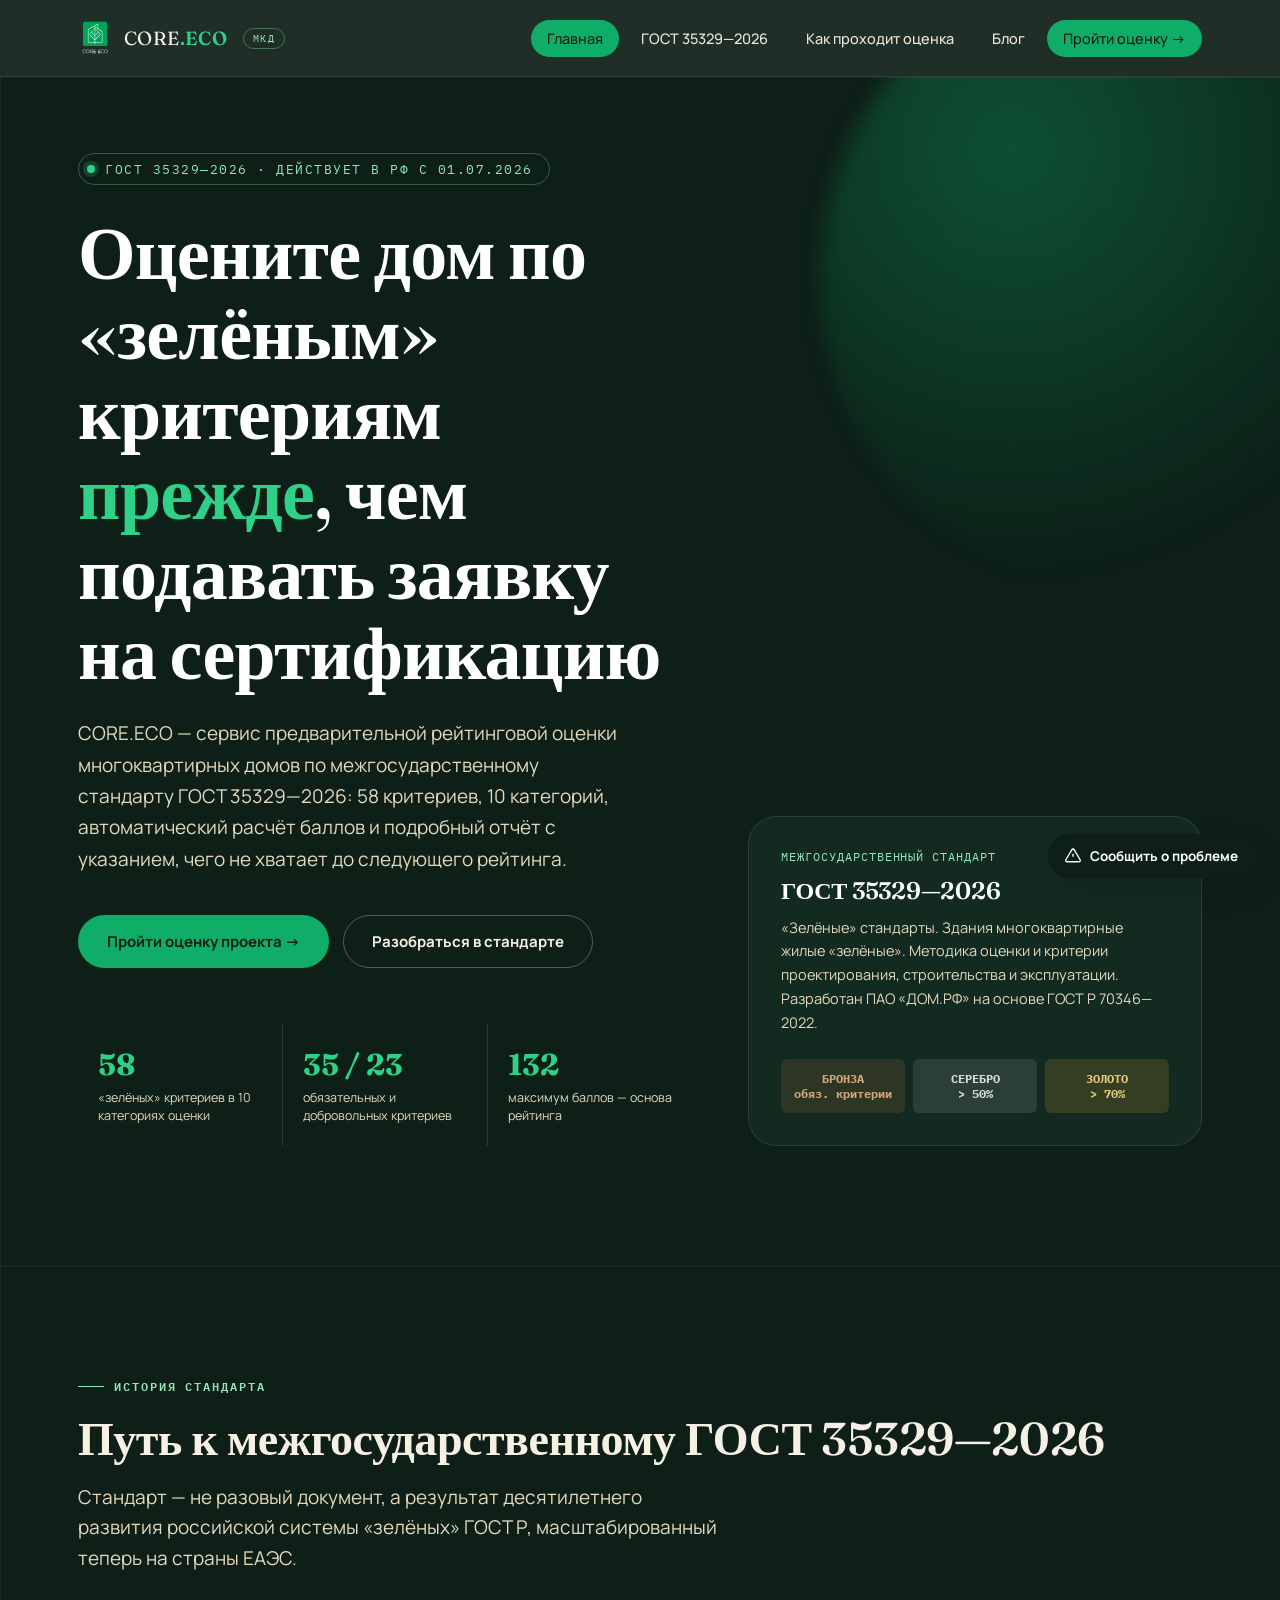
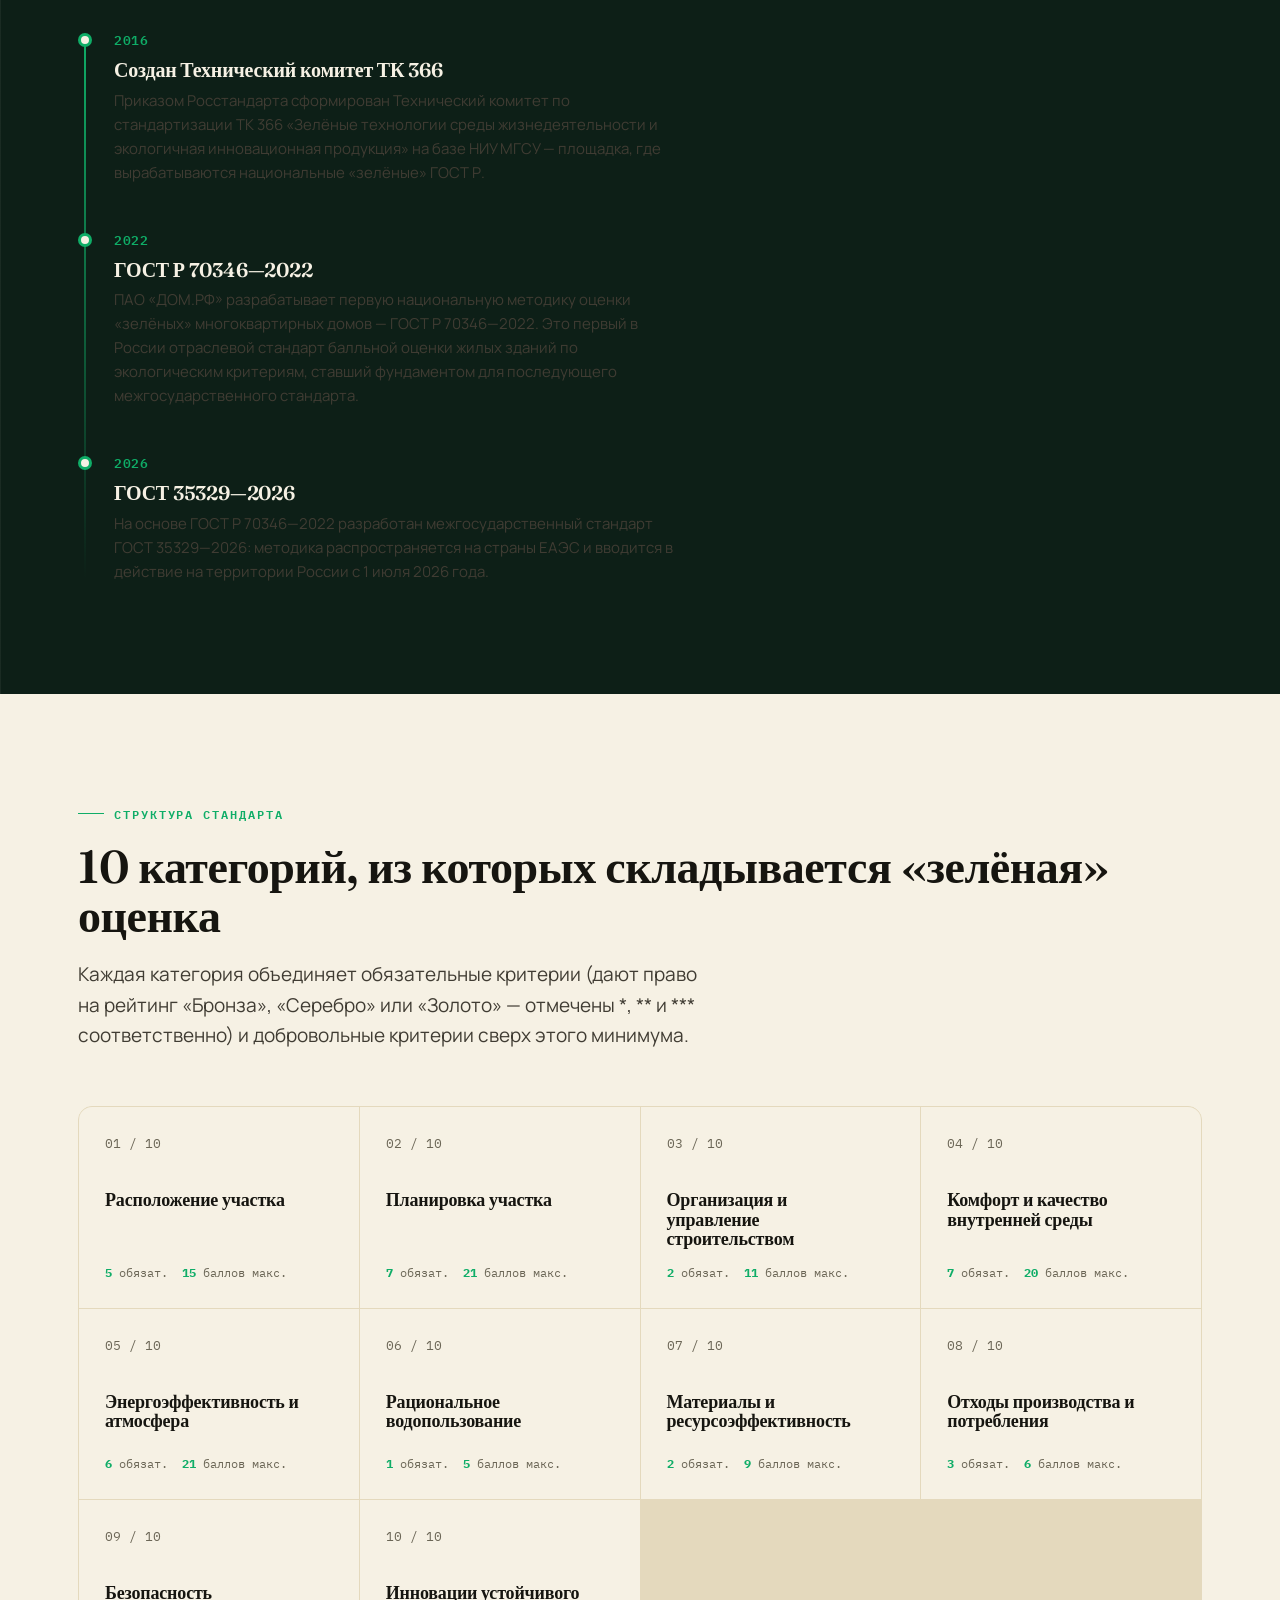
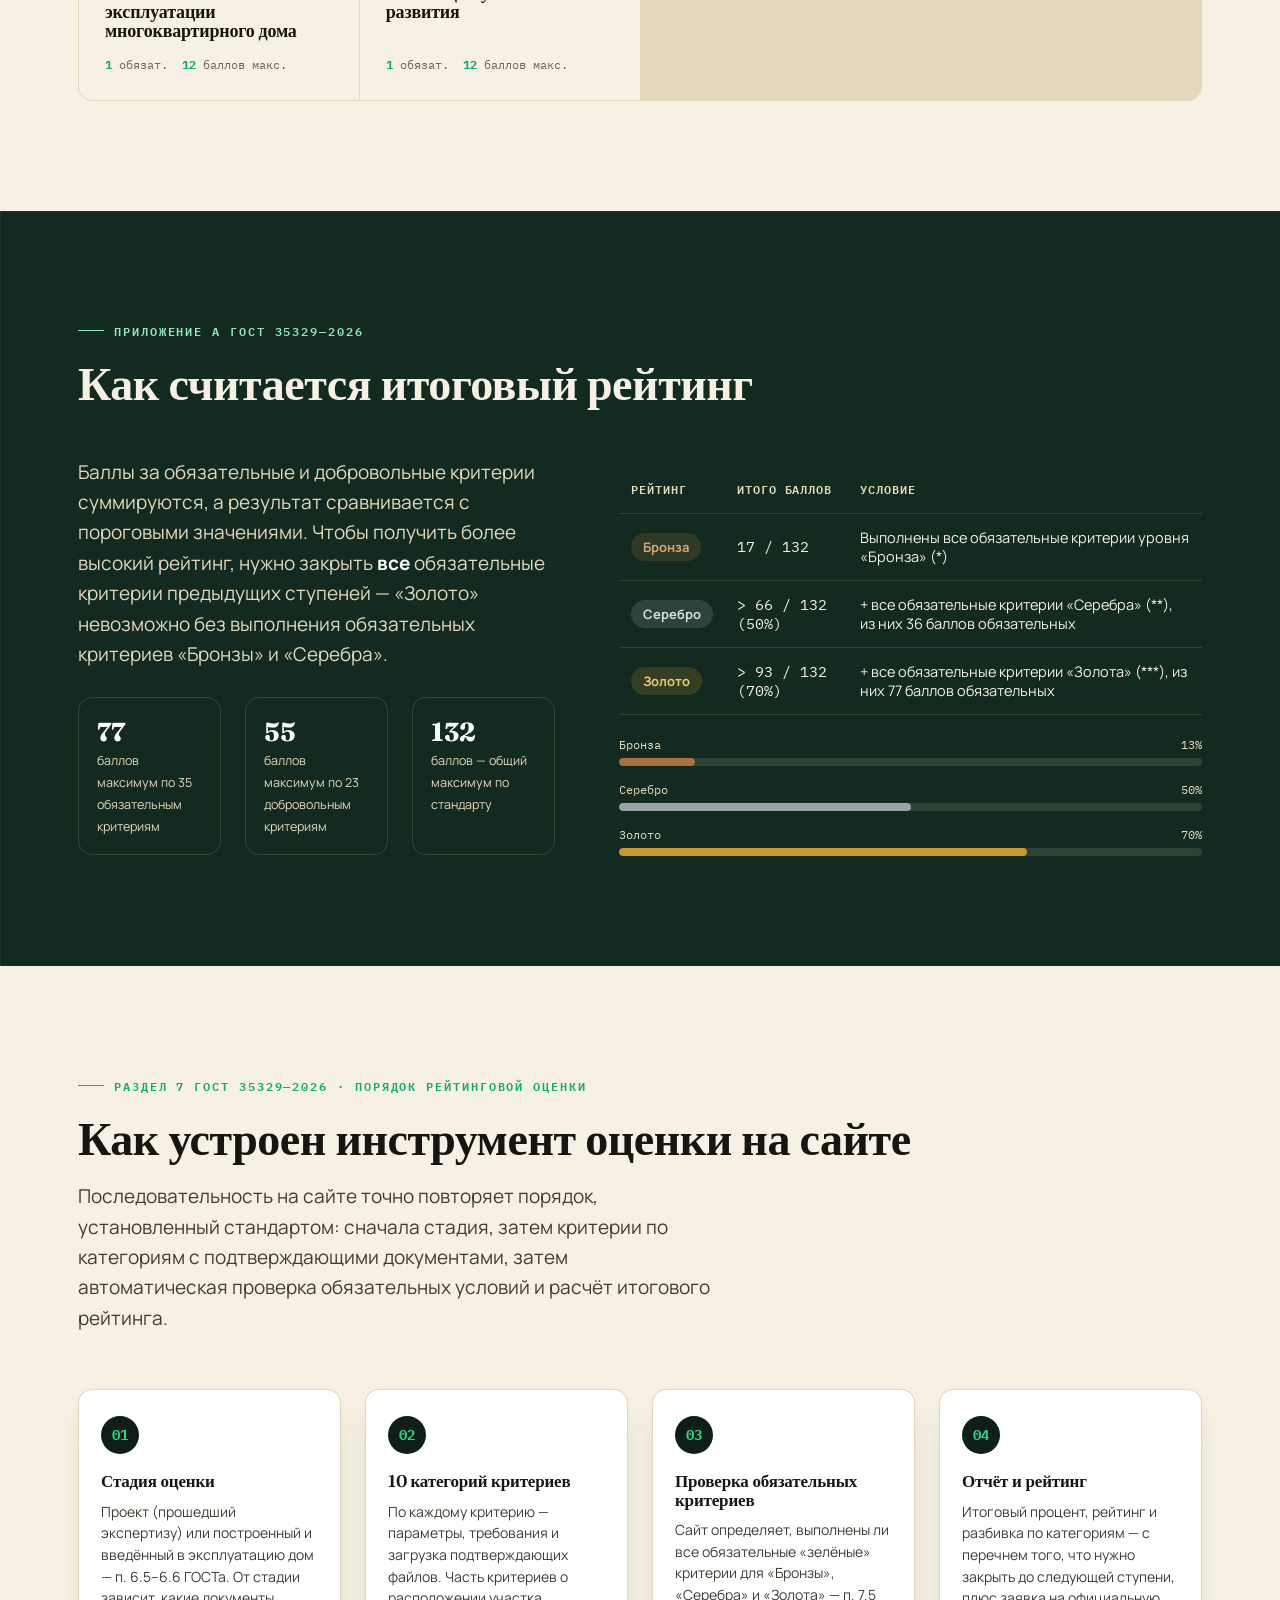
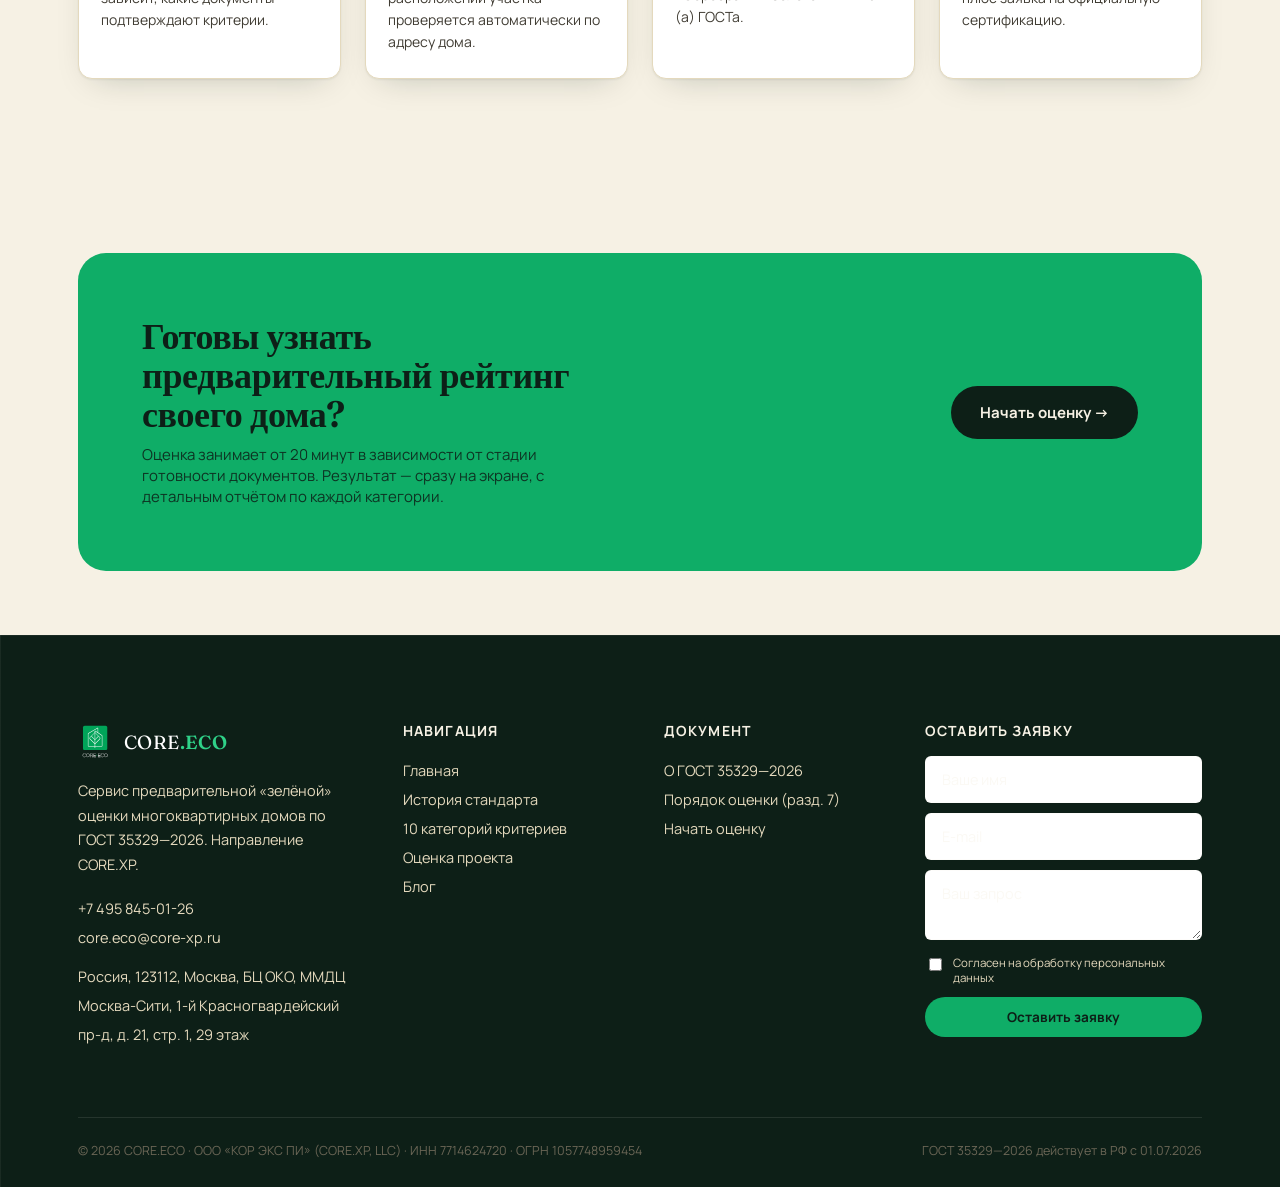
==== index.html @ d4b6c906 "Initial commit: CORE.ECO МКД — онлайн-оценка по ГОСТ 35329-2026 Сайт для предварительной оценки мног" ====
<!doctype html>
<html lang="ru">
<head>
<meta charset="UTF-8">
<meta name="viewport" content="width=device-width, initial-scale=1">
<title>CORE.ECO · МКД — «зелёная» сертификация домов по ГОСТ 35329—2026</title>
<meta name="description" content="Цифровой инструмент предварительной оценки многоквартирных домов по 58 «зелёным» критериям ГОСТ 35329—2026: от выбора стадии до отчёта с рейтингом Бронза / Серебро / Золото.">
<link rel="icon" href="assets/img/mark.svg" type="image/svg+xml">
<link rel="stylesheet" href="assets/css/style.css">
</head>
<body>

<header class="site-header">
  <div class="wrap">
    <a href="index.html" class="brand">
      <img src="assets/img/mark.svg" class="mark" alt="CORE.ECO">
      <span class="word">CORE<b>.ECO</b></span>
      <span class="tag">МКД</span>
    </a>
    <nav class="nav-links" id="navLinks">
      <a href="index.html" class="current">Главная</a>
      <a href="index.html#standard">ГОСТ 35329—2026</a>
      <a href="index.html#process">Как проходит оценка</a>
      <a href="blog/index.html">Блог</a>
      <a href="assessment.html" class="nav-cta">Пройти оценку →</a>
    </nav>
    <button class="nav-toggle" id="navToggle" aria-label="Меню">
      <svg width="22" height="22" viewBox="0 0 24 24" fill="none"><path d="M3 6h18M3 12h18M3 18h18" stroke="currentColor" stroke-width="2" stroke-linecap="round"/></svg>
    </button>
  </div>
</header>

<!-- ============================= HERO ============================= -->
<section class="hero blueprint-bg on-dark">
  <div class="wrap">
    <div class="hero-grid">
      <div>
        <div class="hero-kicker"><span class="dot"></span>ГОСТ 35329—2026 · действует в РФ с 01.07.2026</div>
        <h1 class="reveal">Оцените дом по «зелёным» критериям <em>прежде</em>, чем подавать заявку на сертификацию</h1>
        <p class="hero-sub reveal reveal-delay-1">CORE.ECO — сервис предварительной рейтинговой оценки многоквартирных домов по межгосударственному стандарту ГОСТ 35329—2026: 58 критериев, 10 категорий, автоматический расчёт баллов и подробный отчёт с указанием, чего не хватает до следующего рейтинга.</p>
        <div class="hero-actions reveal reveal-delay-2">
          <a href="assessment.html" class="btn btn-primary">Пройти оценку проекта →</a>
          <a href="#standard" class="btn btn-ghost">Разобраться в стандарте</a>
        </div>
        <div class="hero-stats reveal reveal-delay-3">
          <div><b>58</b><span>«зелёных» критериев в 10 категориях оценки</span></div>
          <div><b>35 / 23</b><span>обязательных и добровольных критериев</span></div>
          <div><b>132</b><span>максимум баллов — основа рейтинга</span></div>
        </div>
      </div>
      <div class="hero-card reveal reveal-delay-2">
        <div class="doc-id">МЕЖГОСУДАРСТВЕННЫЙ СТАНДАРТ</div>
        <h3>ГОСТ 35329—2026</h3>
        <p>«Зелёные» стандарты. Здания многоквартирные жилые «зелёные». Методика оценки и критерии проектирования, строительства и эксплуатации. Разработан ПАО «ДОМ.РФ» на основе ГОСТ Р 70346—2022.</p>
        <div class="tier-row">
          <div class="tier-chip bronze">БРОНЗА<br>обяз. критерии</div>
          <div class="tier-chip silver">СЕРЕБРО<br>&gt; 50%</div>
          <div class="tier-chip gold">ЗОЛОТО<br>&gt; 70%</div>
        </div>
      </div>
    </div>
  </div>
</section>

<!-- ============================= ИСТОРИЯ СТАНДАРТА ============================= -->
<section class="section section-dark blueprint-bg on-dark" id="standard">
  <div class="wrap">
    <div class="eyebrow reveal">История стандарта</div>
    <h2 class="h-lg reveal">Путь к межгосударственному ГОСТ 35329—2026</h2>
    <p class="lede reveal reveal-delay-1" style="margin-top:18px;">Стандарт — не разовый документ, а результат десятилетнего развития российской системы «зелёных» ГОСТ Р, масштабированный теперь на страны ЕАЭС.</p>

    <div class="timeline" style="margin-top:56px;max-width:760px;">
      <div class="tl-item reveal">
        <div class="tl-year">2016</div>
        <h4>Создан Технический комитет ТК 366</h4>
        <p>Приказом Росстандарта сформирован Технический комитет по стандартизации ТК 366 «Зелёные технологии среды жизнедеятельности и экологичная инновационная продукция» на базе НИУ МГСУ — площадка, где вырабатываются национальные «зелёные» ГОСТ Р.</p>
      </div>
      <div class="tl-item reveal reveal-delay-1">
        <div class="tl-year">2022</div>
        <h4>ГОСТ Р 70346—2022</h4>
        <p>ПАО «ДОМ.РФ» разрабатывает первую национальную методику оценки «зелёных» многоквартирных домов — ГОСТ Р 70346—2022. Это первый в России отраслевой стандарт балльной оценки жилых зданий по экологическим критериям, ставший фундаментом для последующего межгосударственного стандарта.</p>
      </div>
      <div class="tl-item reveal reveal-delay-2">
        <div class="tl-year">2026</div>
        <h4>ГОСТ 35329—2026</h4>
        <p>На основе ГОСТ Р 70346—2022 разработан межгосударственный стандарт ГОСТ 35329—2026: методика распространяется на страны ЕАЭС и вводится в действие на территории России с 1 июля 2026 года.</p>
      </div>
    </div>
  </div>
</section>

<!-- ============================= 10 КАТЕГОРИЙ ============================= -->
<section class="section" id="categories">
  <div class="wrap">
    <div class="eyebrow reveal">Структура стандарта</div>
    <h2 class="h-lg reveal">10 категорий, из которых складывается «зелёная» оценка</h2>
    <p class="lede reveal reveal-delay-1" style="margin-top:18px;">Каждая категория объединяет обязательные критерии (дают право на рейтинг «Бронза», «Серебро» или «Золото» — отмечены *, ** и *** соответственно) и добровольные критерии сверх этого минимума.</p>

    <div class="cat-grid reveal reveal-delay-2" id="catGrid"><!-- заполняется/подтверждается js/categories.js --></div>
  </div>
</section>

<!-- ============================= МЕТОДИКА БАЛЛОВ ============================= -->
<section class="section section-forest blueprint-bg on-dark">
  <div class="wrap">
    <div class="eyebrow">Приложение А ГОСТ 35329—2026</div>
    <h2 class="h-lg reveal">Как считается итоговый рейтинг</h2>

    <div class="methodology" style="margin-top:48px;">
      <div class="reveal">
        <p class="lede">Баллы за обязательные и добровольные критерии суммируются, а результат сравнивается с пороговыми значениями. Чтобы получить более высокий рейтинг, нужно закрыть <b style="color:#fff">все</b> обязательные критерии предыдущих ступеней — «Золото» невозможно без выполнения обязательных критериев «Бронзы» и «Серебра».</p>
        <div class="split-stat">
          <div><b>77</b><span>баллов максимум по 35 обязательным критериям</span></div>
          <div><b>55</b><span>баллов максимум по 23 добровольным критериям</span></div>
          <div><b>132</b><span>баллов — общий максимум по стандарту</span></div>
        </div>
      </div>
      <div class="reveal reveal-delay-1">
        <table class="rating-table">
          <thead><tr><th>Рейтинг</th><th>Итого баллов</th><th>Условие</th></tr></thead>
          <tbody>
            <tr>
              <td><span class="rating-pill bronze">Бронза</span></td>
              <td style="font-family:var(--font-mono)">17 / 132</td>
              <td>Выполнены все обязательные критерии уровня «Бронза» (*)</td>
            </tr>
            <tr>
              <td><span class="rating-pill silver">Серебро</span></td>
              <td style="font-family:var(--font-mono)">&gt; 66 / 132 (50%)</td>
              <td>+ все обязательные критерии «Серебра» (**), из них 36 баллов обязательных</td>
            </tr>
            <tr>
              <td><span class="rating-pill gold">Золото</span></td>
              <td style="font-family:var(--font-mono)">&gt; 93 / 132 (70%)</td>
              <td>+ все обязательные критерии «Золота» (***), из них 77 баллов обязательных</td>
            </tr>
          </tbody>
        </table>
        <div style="margin-top:22px;">
          <div style="display:flex;justify-content:space-between;font-size:12px;font-family:var(--font-mono);color:var(--paper-300);margin-bottom:6px;"><span>Бронза</span><span>13%</span></div>
          <div class="bar-track"><div class="bar-fill" style="width:13%;background:var(--bronze-500)"></div></div>
        </div>
        <div style="margin-top:16px;">
          <div style="display:flex;justify-content:space-between;font-size:12px;font-family:var(--font-mono);color:var(--paper-300);margin-bottom:6px;"><span>Серебро</span><span>50%</span></div>
          <div class="bar-track"><div class="bar-fill" style="width:50%;background:var(--silver-500)"></div></div>
        </div>
        <div style="margin-top:16px;">
          <div style="display:flex;justify-content:space-between;font-size:12px;font-family:var(--font-mono);color:var(--paper-300);margin-bottom:6px;"><span>Золото</span><span>70%</span></div>
          <div class="bar-track"><div class="bar-fill" style="width:70%;background:var(--gold-500)"></div></div>
        </div>
      </div>
    </div>
  </div>
</section>

<!-- ============================= КАК ПРОХОДИТ ОЦЕНКА ============================= -->
<section class="section" id="process">
  <div class="wrap">
    <div class="eyebrow reveal">Раздел 7 ГОСТ 35329—2026 · порядок рейтинговой оценки</div>
    <h2 class="h-lg reveal">Как устроен инструмент оценки на сайте</h2>
    <p class="lede reveal reveal-delay-1" style="margin-top:18px;">Последовательность на сайте точно повторяет порядок, установленный стандартом: сначала стадия, затем критерии по категориям с подтверждающими документами, затем автоматическая проверка обязательных условий и расчёт итогового рейтинга.</p>

    <div class="process-steps">
      <div class="process-step reveal">
        <div class="pnum">01</div>
        <h4>Стадия оценки</h4>
        <p>Проект (прошедший экспертизу) или построенный и введённый в эксплуатацию дом — п. 6.5–6.6 ГОСТа. От стадии зависит, какие документы подтверждают критерии.</p>
      </div>
      <div class="process-step reveal reveal-delay-1">
        <div class="pnum">02</div>
        <h4>10 категорий критериев</h4>
        <p>По каждому критерию — параметры, требования и загрузка подтверждающих файлов. Часть критериев о расположении участка проверяется автоматически по адресу дома.</p>
      </div>
      <div class="process-step reveal reveal-delay-2">
        <div class="pnum">03</div>
        <h4>Проверка обязательных критериев</h4>
        <p>Сайт определяет, выполнены ли все обязательные «зелёные» критерии для «Бронзы», «Серебра» и «Золота» — п. 7.5 (а) ГОСТа.</p>
      </div>
      <div class="process-step reveal reveal-delay-3">
        <div class="pnum">04</div>
        <h4>Отчёт и рейтинг</h4>
        <p>Итоговый процент, рейтинг и разбивка по категориям — с перечнем того, что нужно закрыть до следующей ступени, плюс заявка на официальную сертификацию.</p>
      </div>
    </div>
  </div>
</section>

<!-- ============================= CTA ============================= -->
<section class="section-tight">
  <div class="wrap">
    <div class="cta-band reveal">
      <div>
        <h3>Готовы узнать предварительный рейтинг своего дома?</h3>
        <p>Оценка занимает от 20 минут в зависимости от стадии готовности документов. Результат — сразу на экране, с детальным отчётом по каждой категории.</p>
      </div>
      <a href="assessment.html" class="btn btn-dark">Начать оценку →</a>
    </div>
  </div>
</section>

<div id="footer-placeholder"></div>

<script src="assets/js/main.js"></script>
<script src="assets/js/categories-data.js"></script>
<script src="assets/js/render-categories.js"></script>
<script src="assets/js/footer.js"></script>
<script src="assets/js/feedback.js"></script>
</body>
</html>
---- assets/css/style.css ----
/* =========================================================================
   CORE.ECO · МКД — дизайн-система
   Направление: «технический сертификат встречает природный журнал».
   Тёмно-зелёный + тёплая бумага, серийный дисплейный шрифт, чертёжная сетка,
   нумерация категорий как на бланке стандарта, монотип для баллов/кодов.
   ========================================================================= */

@import url('https://fonts.googleapis.com/css2?family=Fraunces:ital,opsz,wght@0,9..144,400;0,9..144,500;0,9..144,600;0,9..144,700;1,9..144,500&family=Manrope:wght@400;500;600;700;800&family=IBM+Plex+Mono:wght@400;500;600&display=swap');

:root{
  /* --- палитра --- */
  --forest-950:#0d1f17;
  --forest-900:#122a20;
  --forest-800:#16352a;
  --forest-700:#1e4636;
  --forest-600:#28593f;
  --signal-500:#0fad67;
  --signal-400:#2fd188;
  --signal-300:#8fe9bc;
  --paper-100:#f6f1e4;
  --paper-200:#efe7d3;
  --paper-300:#e4d9bd;
  --ink-900:#161510;
  --ink-700:#403c33;
  --ink-500:#6b6656;
  --gold-500:#c9992f;
  --gold-300:#e8c877;
  --silver-500:#9aa3a6;
  --silver-300:#d7dcde;
  --bronze-500:#a8703f;
  --bronze-300:#d3a879;
  --red-500:#c0503a;

  --font-display:'Fraunces', 'Iowan Old Style', serif;
  --font-body:'Manrope', -apple-system, sans-serif;
  --font-mono:'IBM Plex Mono', ui-monospace, monospace;

  --container:1180px;
  --radius-sm:6px;
  --radius-md:14px;
  --radius-lg:28px;
  --shadow-card:0 1px 2px rgba(13,31,23,.06), 0 12px 32px -16px rgba(13,31,23,.25);
  --shadow-deep:0 24px 64px -24px rgba(13,31,23,.55);
}

*,*::before,*::after{box-sizing:border-box;}
html{scroll-behavior:smooth;}
body{
  margin:0;
  font-family:var(--font-body);
  color:var(--ink-900);
  background:var(--paper-100);
  -webkit-font-smoothing:antialiased;
  overflow-x:hidden;
}
img{max-width:100%;display:block;}
a{color:inherit;text-decoration:none;}
ul{list-style:none;margin:0;padding:0;}
button{font-family:inherit;cursor:pointer;}
h1,h2,h3,h4{font-family:var(--font-display);margin:0;line-height:1.08;font-weight:600;letter-spacing:-.01em;}
p{margin:0;}

.wrap{max-width:var(--container);margin:0 auto;padding:0 28px;}

/* --- чертёжная сетка-фон (мотив «стандарт/чертёж») --- */
.blueprint-bg{
  position:relative;
  background-image:
    linear-gradient(rgba(22,53,42,.05) 1px, transparent 1px),
    linear-gradient(90deg, rgba(22,53,42,.05) 1px, transparent 1px);
  background-size:40px 40px;
}
.blueprint-bg.on-dark{
  background-image:
    linear-gradient(rgba(246,241,228,.06) 1px, transparent 1px),
    linear-gradient(90deg, rgba(246,241,228,.06) 1px, transparent 1px);
}

.corner-frame{position:relative;}
.corner-frame::before,.corner-frame::after,
.corner-frame span::before,.corner-frame span::after{
  content:'';position:absolute;width:14px;height:14px;
  border-color:currentColor;border-style:solid;opacity:.55;
}
.corner-frame::before{top:0;left:0;border-width:2px 0 0 2px;}
.corner-frame::after{top:0;right:0;border-width:2px 2px 0 0;}
.corner-frame span::before{bottom:0;left:0;border-width:0 0 2px 2px;}
.corner-frame span::after{bottom:0;right:0;border-width:0 2px 2px 0;}

/* --- topbar / nav --- */
.site-header{
  position:sticky;top:0;z-index:100;
  background:rgba(13,31,23,.92);
  backdrop-filter:blur(10px);
  border-bottom:1px solid rgba(246,241,228,.08);
}
.site-header .wrap{display:flex;align-items:center;justify-content:space-between;height:76px;}
.brand{display:flex;align-items:center;gap:12px;}
.brand img.mark{width:34px;height:34px;}
.brand .word{color:var(--paper-100);font-family:var(--font-display);font-size:19px;letter-spacing:.02em;}
.brand .word b{color:var(--signal-400);font-weight:600;}
.brand .tag{
  font-family:var(--font-mono);font-size:10px;letter-spacing:.14em;
  color:var(--signal-300);text-transform:uppercase;
  border:1px solid rgba(143,233,188,.35);border-radius:100px;
  padding:3px 9px;margin-left:4px;
}
.nav-links{display:flex;align-items:center;gap:6px;}
.nav-links a{
  color:var(--paper-200);font-size:14.5px;font-weight:500;
  padding:9px 16px;border-radius:100px;transition:.2s;
  white-space:nowrap;
}
.nav-links a:hover{background:rgba(246,241,228,.08);color:#fff;}
.nav-links a.current{background:var(--signal-500);color:#0d1f17;}
.nav-cta{
  display:inline-flex;align-items:center;gap:8px;
  background:var(--signal-500);color:var(--forest-950)!important;
  font-weight:700;padding:10px 20px;border-radius:100px;font-size:14px;
  transition:transform .2s, background .2s;
}
.nav-cta:hover{background:var(--signal-400);transform:translateY(-1px);}
.nav-toggle{display:none;}

@media (max-width:900px){
  .nav-links{
    position:fixed;inset:76px 0 0 0;background:var(--forest-950);
    flex-direction:column;align-items:stretch;padding:20px;gap:4px;
    transform:translateX(100%);transition:transform .3s ease;
  }
  .nav-links.open{transform:translateX(0);}
  .nav-links a{padding:14px 18px;font-size:16px;}
  .nav-toggle{
    display:flex;width:40px;height:40px;border:none;background:transparent;
    color:var(--paper-100);align-items:center;justify-content:center;
  }
}

/* --- buttons --- */
.btn{
  display:inline-flex;align-items:center;justify-content:center;gap:9px;
  font-weight:700;font-size:15px;padding:15px 28px;border-radius:100px;
  border:1px solid transparent;transition:transform .18s ease, box-shadow .18s ease, background .18s;
  white-space:nowrap;
}
.btn-primary{background:var(--signal-500);color:var(--forest-950);}
.btn-primary:hover{background:var(--signal-400);transform:translateY(-2px);box-shadow:0 14px 28px -10px rgba(15,173,103,.55);}
.btn-ghost{background:transparent;color:var(--paper-100);border-color:rgba(246,241,228,.3);}
.btn-ghost:hover{border-color:var(--signal-400);color:var(--signal-300);}
.btn-dark{background:var(--forest-950);color:var(--paper-100);}
.btn-dark:hover{background:var(--forest-800);transform:translateY(-2px);}
.btn-outline-dark{background:transparent;color:var(--ink-900);border-color:var(--ink-900);}
.btn-outline-dark:hover{background:var(--ink-900);color:var(--paper-100);}
.btn[disabled]{opacity:.45;pointer-events:none;}
.btn-sm{padding:10px 18px;font-size:13.5px;}

/* --- section utils --- */
.section{padding:110px 0;}
.section-tight{padding:64px 0;}
.section-dark{background:var(--forest-950);color:var(--paper-100);}
.section-forest{background:var(--forest-900);color:var(--paper-100);}
.eyebrow{
  font-family:var(--font-mono);font-size:12px;letter-spacing:.16em;text-transform:uppercase;
  color:var(--signal-500);display:flex;align-items:center;gap:10px;margin-bottom:18px;font-weight:600;
}
.eyebrow::before{content:'';width:26px;height:1px;background:currentColor;}
.section-dark .eyebrow,.section-forest .eyebrow{color:var(--signal-300);}
.h-xl{font-size:clamp(38px,5.6vw,66px);}
.h-lg{font-size:clamp(30px,4vw,46px);}
.h-md{font-size:clamp(22px,2.6vw,30px);}
.lede{font-size:19px;line-height:1.6;color:var(--ink-700);max-width:640px;}
.section-dark .lede,.section-forest .lede{color:var(--paper-300);}

/* --- reveal animation --- */
.reveal{opacity:0;transform:translateY(28px);transition:opacity .7s cubic-bezier(.2,.7,.2,1), transform .7s cubic-bezier(.2,.7,.2,1);}
.reveal.in{opacity:1;transform:none;}
.reveal-delay-1{transition-delay:.08s;}
.reveal-delay-2{transition-delay:.16s;}
.reveal-delay-3{transition-delay:.24s;}
.reveal-delay-4{transition-delay:.32s;}

/* --- footer --- */
.site-footer{background:var(--forest-950);color:var(--paper-300);padding:88px 0 28px;}
.footer-grid{display:grid;grid-template-columns:1.3fr 1fr 1fr 1.3fr;gap:48px;}
.footer-grid h4{color:var(--paper-100);font-family:var(--font-body);font-size:14px;text-transform:uppercase;letter-spacing:.08em;margin-bottom:18px;font-weight:700;}
.footer-grid a,.footer-grid p{color:var(--paper-300);font-size:14.5px;line-height:2;}
.footer-grid a:hover{color:var(--signal-300);}
.footer-bottom{
  margin-top:64px;padding-top:24px;border-top:1px solid rgba(246,241,228,.1);
  display:flex;justify-content:space-between;flex-wrap:wrap;gap:12px;
  font-size:12.5px;color:var(--ink-500);
}
.footer-legal{font-size:12.5px;color:var(--ink-500);line-height:1.8;}
@media (max-width:860px){.footer-grid{grid-template-columns:1fr 1fr;}}

/* =========================== ГЛАВНАЯ ==================================== */

.hero{
  position:relative;background:var(--forest-950);color:var(--paper-100);
  padding:76px 0 120px;overflow:hidden;
}
.hero::after{
  content:'';position:absolute;right:-180px;top:-120px;width:640px;height:640px;
  border-radius:50%;
  background:radial-gradient(circle at 30% 30%, rgba(15,173,103,.35), transparent 68%);
  filter:blur(10px);pointer-events:none;
}
.hero-grid{display:grid;grid-template-columns:1.15fr .85fr;gap:56px;align-items:end;position:relative;}
.hero-kicker{
  display:inline-flex;align-items:center;gap:10px;font-family:var(--font-mono);
  font-size:12.5px;letter-spacing:.12em;text-transform:uppercase;color:var(--signal-300);
  border:1px solid rgba(143,233,188,.3);padding:7px 16px 7px 8px;border-radius:100px;margin-bottom:28px;
}
.hero-kicker .dot{width:8px;height:8px;border-radius:50%;background:var(--signal-400);box-shadow:0 0 0 4px rgba(47,209,136,.2);}
.hero h1{font-size:clamp(40px,6vw,74px);color:#fff;}
.hero h1 em{font-style:normal;color:var(--signal-400);}
.hero-sub{margin-top:26px;font-size:19px;line-height:1.65;color:var(--paper-300);max-width:560px;}
.hero-actions{margin-top:40px;display:flex;gap:14px;flex-wrap:wrap;}
.hero-stats{display:grid;grid-template-columns:repeat(3,1fr);gap:1px;background:rgba(246,241,228,.12);border-radius:var(--radius-md);overflow:hidden;margin-top:56px;}
.hero-stats div{background:var(--forest-950);padding:22px 20px;}
.hero-stats b{display:block;font-family:var(--font-display);font-size:30px;color:var(--signal-400);}
.hero-stats span{font-size:12.5px;color:var(--paper-300);line-height:1.4;display:block;margin-top:6px;}

.hero-card{
  background:var(--forest-900);border:1px solid rgba(246,241,228,.1);
  border-radius:var(--radius-lg);padding:32px;color:var(--paper-100);
}
.hero-card .doc-id{font-family:var(--font-mono);font-size:12px;color:var(--signal-300);letter-spacing:.08em;}
.hero-card h3{font-size:24px;margin-top:14px;color:#fff;}
.hero-card p{font-size:14.5px;color:var(--paper-300);margin-top:12px;line-height:1.65;}
.tier-row{display:flex;gap:8px;margin-top:24px;}
.tier-chip{flex:1;text-align:center;padding:12px 6px;border-radius:var(--radius-sm);font-size:12px;font-weight:700;font-family:var(--font-mono);}
.tier-chip.bronze{background:rgba(168,112,63,.18);color:var(--bronze-300);}
.tier-chip.silver{background:rgba(154,163,166,.18);color:var(--silver-300);}
.tier-chip.gold{background:rgba(201,153,47,.18);color:var(--gold-300);}

/* timeline (история стандарта) */
.timeline{position:relative;padding-left:36px;}
.timeline::before{content:'';position:absolute;left:6px;top:6px;bottom:6px;width:2px;background:linear-gradient(var(--signal-500),transparent);}
.tl-item{position:relative;padding-bottom:44px;}
.tl-item:last-child{padding-bottom:0;}
.tl-item::before{content:'';position:absolute;left:-36px;top:4px;width:14px;height:14px;border-radius:50%;background:var(--paper-100);border:3px solid var(--signal-500);}
.tl-year{font-family:var(--font-mono);font-size:13px;color:var(--signal-500);font-weight:600;letter-spacing:.05em;}
.tl-item h4{font-size:20px;margin-top:8px;}
.tl-item p{margin-top:8px;color:var(--ink-700);font-size:15px;line-height:1.6;max-width:560px;}

/* категории 10 */
.cat-grid{display:grid;grid-template-columns:repeat(auto-fill,minmax(260px,1fr));gap:1px;background:var(--paper-300);border:1px solid var(--paper-300);border-radius:var(--radius-md);overflow:hidden;margin-top:56px;}
.cat-card{background:var(--paper-100);padding:28px 26px;transition:background .2s;position:relative;min-height:190px;display:flex;flex-direction:column;}
.cat-card:hover{background:#fff;}
.cat-num{font-family:var(--font-mono);font-size:13px;color:var(--ink-500);}
.cat-card h4{font-size:18px;margin-top:38px;max-width:200px;}
.cat-card .cat-meta{margin-top:auto;padding-top:16px;display:flex;gap:14px;font-size:12px;color:var(--ink-500);font-family:var(--font-mono);}
.cat-card .cat-meta b{color:var(--signal-500);}

/* методика баллов */
.methodology{display:grid;grid-template-columns:.9fr 1.1fr;gap:64px;align-items:start;}
.rating-table{width:100%;border-collapse:collapse;margin-top:8px;}
.rating-table th,.rating-table td{padding:14px 12px;text-align:left;border-bottom:1px solid rgba(246,241,228,.12);font-size:14.5px;}
.rating-table th{font-family:var(--font-mono);font-size:11.5px;letter-spacing:.08em;text-transform:uppercase;color:var(--paper-300);font-weight:600;}
.rating-pill{display:inline-flex;align-items:center;gap:8px;padding:5px 12px;border-radius:100px;font-size:13px;font-weight:700;}
.rating-pill.gold{background:rgba(201,153,47,.18);color:var(--gold-300);}
.rating-pill.silver{background:rgba(154,163,166,.2);color:var(--silver-300);}
.rating-pill.bronze{background:rgba(168,112,63,.2);color:var(--bronze-300);}
.bar-track{height:8px;background:rgba(246,241,228,.12);border-radius:100px;overflow:hidden;width:100%;}
.bar-fill{height:100%;border-radius:100px;background:var(--signal-500);}
.split-stat{display:flex;gap:24px;margin-top:28px;}
.split-stat div{flex:1;border:1px solid rgba(246,241,228,.14);border-radius:var(--radius-md);padding:18px;}
.split-stat b{font-family:var(--font-display);font-size:26px;display:block;color:#fff;}
.split-stat span{font-size:12.5px;color:var(--paper-300);}

/* процесс оценки (3-5 шагов) */
.process-steps{display:grid;grid-template-columns:repeat(4,1fr);gap:24px;margin-top:56px;}
.process-step{background:#fff;border:1px solid var(--paper-300);border-radius:var(--radius-md);padding:26px 22px;box-shadow:var(--shadow-card);}
.process-step .pnum{
  width:38px;height:38px;border-radius:50%;background:var(--forest-950);color:var(--signal-400);
  display:flex;align-items:center;justify-content:center;font-family:var(--font-mono);font-weight:700;font-size:14px;margin-bottom:18px;
}
.process-step h4{font-size:17px;}
.process-step p{margin-top:10px;font-size:14px;color:var(--ink-700);line-height:1.55;}
.process-arrow{display:none;}
@media (max-width:980px){.process-steps{grid-template-columns:1fr 1fr;}}
@media (max-width:600px){.process-steps{grid-template-columns:1fr;}}

/* CTA band */
.cta-band{
  background:var(--signal-500);color:var(--forest-950);border-radius:var(--radius-lg);
  padding:64px;display:flex;justify-content:space-between;align-items:center;gap:32px;flex-wrap:wrap;
  position:relative;overflow:hidden;
}
.cta-band h3{font-size:clamp(26px,3.2vw,36px);max-width:520px;}
.cta-band p{margin-top:10px;font-size:15px;max-width:460px;opacity:.85;}

/* --- responsive base sections --- */
@media (max-width:980px){
  .hero-grid{grid-template-columns:1fr;}
  .methodology{grid-template-columns:1fr;}
  .footer-grid{grid-template-columns:1fr 1fr;}
}
@media (max-width:640px){
  .section{padding:72px 0;}
  .hero{padding:52px 0 80px;}
  .cta-band{padding:40px 26px;flex-direction:column;text-align:center;align-items:stretch;}
  .hero-stats{grid-template-columns:1fr;}
}

/* =========================== ОЦЕНКА (WIZARD) ============================ */

.assess-shell{background:var(--paper-100);min-height:100vh;}
.assess-header{padding:20px 0;background:var(--forest-950);}
.assess-stepper{display:flex;align-items:center;gap:0;overflow-x:auto;padding-bottom:2px;}
.assess-step{
  display:flex;align-items:center;gap:9px;padding:9px 16px;border-radius:100px;flex-shrink:0;
  color:var(--paper-300);font-size:13px;font-weight:600;white-space:nowrap;
}
.assess-step .dot{width:22px;height:22px;border-radius:50%;background:rgba(246,241,228,.12);display:flex;align-items:center;justify-content:center;font-family:var(--font-mono);font-size:11px;}
.assess-step.done{color:var(--signal-300);}
.assess-step.done .dot{background:var(--signal-500);color:var(--forest-950);}
.assess-step.active{color:#fff;background:rgba(246,241,228,.08);}
.assess-step.active .dot{background:#fff;color:var(--forest-950);}
.assess-connector{width:20px;height:1px;background:rgba(246,241,228,.18);flex-shrink:0;}

.assess-body{padding:56px 0 120px;}
.assess-layout{display:grid;grid-template-columns:1fr 320px;gap:48px;align-items:start;}
.assess-main{background:#fff;border:1px solid var(--paper-300);border-radius:var(--radius-lg);padding:48px;box-shadow:var(--shadow-card);min-height:420px;}
.assess-side{position:sticky;top:100px;display:flex;flex-direction:column;gap:20px;}

/* стадия выбора */
.stage-grid{display:grid;grid-template-columns:1fr 1fr;gap:22px;margin-top:36px;}
.stage-card{
  border:2px solid var(--paper-300);border-radius:var(--radius-md);padding:30px;cursor:pointer;
  transition:.2s;text-align:left;background:var(--paper-100);
}
.stage-card:hover{border-color:var(--signal-500);}
.stage-card.selected{border-color:var(--signal-500);background:rgba(15,173,103,.06);}
.stage-card .stage-icon{width:44px;height:44px;border-radius:12px;background:var(--forest-950);color:var(--signal-400);display:flex;align-items:center;justify-content:center;margin-bottom:18px;}
.stage-card h4{font-size:19px;}
.stage-card p{margin-top:10px;font-size:14px;color:var(--ink-700);line-height:1.55;}
.stage-card .stage-basis{margin-top:14px;font-family:var(--font-mono);font-size:11.5px;color:var(--signal-500);}

/* адрес / гео */
.geo-box{background:var(--forest-900);color:var(--paper-100);border-radius:var(--radius-md);padding:26px;margin-top:32px;}
.geo-box label{font-size:13px;color:var(--paper-300);display:block;margin-bottom:8px;}
.geo-row{display:flex;gap:10px;}
.field{
  width:100%;padding:13px 16px;border-radius:var(--radius-sm);border:1px solid rgba(246,241,228,.2);
  background:rgba(246,241,228,.06);color:#fff;font-size:14.5px;font-family:var(--font-body);
}
.field::placeholder{color:rgba(246,241,228,.4);}
.geo-status{margin-top:12px;font-size:13px;color:var(--signal-300);min-height:18px;}
.geo-status.err{color:#e79a86;}

/* категория / критерии */
.cat-header{display:flex;align-items:baseline;justify-content:space-between;gap:16px;flex-wrap:wrap;margin-bottom:8px;}
.cat-header .cat-index{font-family:var(--font-mono);color:var(--signal-500);font-size:13px;}
.cat-progress{font-family:var(--font-mono);font-size:12.5px;color:var(--ink-500);}

.criterion{border:1px solid var(--paper-300);border-radius:var(--radius-md);padding:24px 26px;margin-top:20px;}
.criterion-head{display:flex;justify-content:space-between;gap:16px;align-items:flex-start;}
.criterion-code{font-family:var(--font-mono);font-size:12.5px;color:var(--signal-500);font-weight:600;}
.criterion-title{font-size:17px;font-weight:700;margin-top:4px;font-family:var(--font-body);}
.criterion-badges{display:flex;gap:6px;flex-shrink:0;}
.badge{font-family:var(--font-mono);font-size:10.5px;font-weight:700;padding:4px 9px;border-radius:100px;letter-spacing:.02em;}
.badge.mand-bronze{background:rgba(168,112,63,.15);color:var(--bronze-500);}
.badge.mand-silver{background:rgba(154,163,166,.2);color:#6b7477;}
.badge.mand-gold{background:rgba(201,153,47,.18);color:#a67c1e;}
.badge.voluntary{background:rgba(15,173,103,.12);color:var(--signal-500);}
.badge.pts{background:var(--ink-900);color:#fff;}

.criterion-req{font-size:14px;color:var(--ink-700);line-height:1.6;margin-top:14px;white-space:pre-line;}
.criterion-verify{font-size:12.5px;color:var(--ink-500);margin-top:10px;padding-top:10px;border-top:1px dashed var(--paper-300);line-height:1.5;}
.criterion-verify b{color:var(--ink-700);}

.criterion-answer{margin-top:18px;display:flex;flex-wrap:wrap;gap:10px;}
.opt-btn{
  padding:9px 16px;border-radius:100px;border:1px solid var(--paper-300);background:#fff;
  font-size:13.5px;font-weight:600;color:var(--ink-700);transition:.15s;
}
.opt-btn:hover{border-color:var(--signal-500);}
.opt-btn.on{background:var(--signal-500);border-color:var(--signal-500);color:var(--forest-950);}
.opt-btn.off-x{background:var(--ink-900);border-color:var(--ink-900);color:#fff;}

.or-toggle{display:flex;gap:8px;margin-top:14px;}
.or-toggle button{
  flex:1;padding:9px 12px;border-radius:var(--radius-sm);border:1px solid var(--paper-300);background:var(--paper-100);
  font-size:12.5px;font-weight:600;
}
.or-toggle button.on{border-color:var(--signal-500);background:rgba(15,173,103,.08);}

.geo-check-row{display:flex;align-items:center;gap:12px;margin-top:14px;background:var(--paper-100);border-radius:var(--radius-sm);padding:12px 14px;}
.geo-check-row .result{font-size:13px;font-family:var(--font-mono);color:var(--ink-700);}
.geo-check-row .result b{color:var(--signal-500);}

.upload-zone{
  margin-top:16px;border:1.5px dashed var(--paper-300);border-radius:var(--radius-sm);
  padding:16px;display:flex;align-items:center;gap:14px;transition:.15s;background:var(--paper-100);
}
.upload-zone.drag{border-color:var(--signal-500);background:rgba(15,173,103,.06);}
.upload-zone input[type=file]{display:none;}
.upload-zone .upload-icon{width:38px;height:38px;border-radius:10px;background:#fff;border:1px solid var(--paper-300);display:flex;align-items:center;justify-content:center;flex-shrink:0;}
.upload-zone .upload-text{font-size:13px;color:var(--ink-700);}
.upload-zone .upload-text b{color:var(--signal-500);cursor:pointer;}
.file-chip{display:inline-flex;align-items:center;gap:8px;background:#fff;border:1px solid var(--paper-300);border-radius:100px;padding:6px 8px 6px 12px;font-size:12.5px;margin-top:10px;margin-right:8px;}
.file-chip button{background:none;border:none;color:var(--ink-500);width:18px;height:18px;border-radius:50%;display:flex;align-items:center;justify-content:center;}
.file-chip button:hover{background:var(--paper-300);}

.criterion.answered{border-left:3px solid var(--signal-500);}
.criterion.skipped{opacity:.6;}

.assess-nav{display:flex;justify-content:space-between;margin-top:40px;}

/* score sidebar */
.score-card{background:var(--forest-950);color:#fff;border-radius:var(--radius-lg);padding:28px;}
.score-tier{font-family:var(--font-display);font-size:15px;color:var(--paper-300);}
.score-tier b{display:block;font-size:32px;margin-top:4px;}
.score-tier b.bronze{color:var(--bronze-300);}
.score-tier b.silver{color:var(--silver-300);}
.score-tier b.gold{color:var(--gold-300);}
.score-tier b.none{color:var(--paper-300);}
.score-bar{margin-top:18px;}
.score-bar .bar-track{background:rgba(246,241,228,.14);}
.score-meta{display:flex;justify-content:space-between;margin-top:10px;font-family:var(--font-mono);font-size:12px;color:var(--paper-300);}
.score-list{margin-top:22px;display:flex;flex-direction:column;gap:10px;}
.score-list .row{display:flex;justify-content:space-between;font-size:12.5px;color:var(--paper-300);}
.score-list .row b{color:#fff;font-family:var(--font-mono);}
.side-note{background:#fff;border:1px solid var(--paper-300);border-radius:var(--radius-md);padding:20px;font-size:13px;color:var(--ink-700);line-height:1.6;}
.side-note b{color:var(--ink-900);}

/* результат */
.result-hero{text-align:center;padding:20px 0 8px;}
.result-tier-badge{
  display:inline-flex;align-items:center;gap:12px;padding:14px 30px;border-radius:100px;
  font-family:var(--font-display);font-size:26px;font-weight:600;
}
.result-tier-badge.gold{background:linear-gradient(135deg,#f3d98a,#c9992f);color:#3a2a05;}
.result-tier-badge.silver{background:linear-gradient(135deg,#e4e8e9,#9aa3a6);color:#2b3234;}
.result-tier-badge.bronze{background:linear-gradient(135deg,#d3a879,#a8703f);color:#3a230f;}
.result-tier-badge.none{background:var(--paper-300);color:var(--ink-700);}
.result-percent{font-family:var(--font-mono);font-size:15px;color:var(--ink-500);margin-top:14px;}
.result-grid{display:grid;grid-template-columns:repeat(2,1fr);gap:16px;margin-top:40px;}
.result-cat-row{border:1px solid var(--paper-300);border-radius:var(--radius-sm);padding:16px 18px;}
.result-cat-row .top{display:flex;justify-content:space-between;font-size:13.5px;font-weight:700;margin-bottom:10px;}
.result-cat-row .top span{font-family:var(--font-mono);font-weight:600;color:var(--ink-500);}
.missing-list{margin-top:36px;border-top:1px solid var(--paper-300);padding-top:24px;}
.missing-item{display:flex;justify-content:space-between;gap:12px;padding:12px 0;border-bottom:1px solid var(--paper-300);font-size:14px;}
.missing-item b{font-family:var(--font-mono);color:var(--red-500);font-size:12px;}

.lead-form{margin-top:44px;border-top:1px solid var(--paper-300);padding-top:36px;}
.form-grid{display:grid;grid-template-columns:1fr 1fr;gap:16px;margin-top:20px;}
.form-grid .full{grid-column:1/-1;}
.form-grid label{font-size:12.5px;color:var(--ink-500);display:block;margin-bottom:6px;font-weight:600;}
.form-grid input,.form-grid textarea{
  width:100%;padding:12px 14px;border-radius:var(--radius-sm);border:1px solid var(--paper-300);
  font-family:var(--font-body);font-size:14.5px;background:var(--paper-100);
}
.consent-row{display:flex;gap:10px;align-items:flex-start;margin-top:18px;font-size:12.5px;color:var(--ink-500);}
.consent-row input{margin-top:3px;}
.form-msg{margin-top:16px;font-size:13.5px;}
.form-msg.ok{color:var(--signal-500);}
.form-msg.err{color:var(--red-500);}

@media (max-width:980px){
  .assess-layout{grid-template-columns:1fr;}
  .assess-side{position:static;}
  .assess-main{padding:28px;}
  .stage-grid{grid-template-columns:1fr;}
  .result-grid{grid-template-columns:1fr;}
  .form-grid{grid-template-columns:1fr;}
}

/* =========================== БЛОГ ======================================= */

.blog-hero{padding:64px 0 20px;}
.blog-filter{display:flex;gap:10px;margin-top:28px;flex-wrap:wrap;}
.blog-filter button{
  padding:9px 18px;border-radius:100px;border:1px solid var(--paper-300);background:#fff;
  font-size:13.5px;font-weight:600;color:var(--ink-700);
}
.blog-filter button.on{background:var(--forest-950);border-color:var(--forest-950);color:#fff;}

.blog-grid{display:grid;grid-template-columns:repeat(3,1fr);gap:28px;margin-top:44px;}
.blog-card{background:#fff;border:1px solid var(--paper-300);border-radius:var(--radius-md);overflow:hidden;transition:transform .2s, box-shadow .2s;display:flex;flex-direction:column;}
.blog-card:hover{transform:translateY(-4px);box-shadow:var(--shadow-card);}
.blog-card .thumb{height:150px;background:var(--forest-900);display:flex;align-items:center;justify-content:center;position:relative;}
.blog-card .thumb .tag{
  position:absolute;top:14px;left:14px;font-family:var(--font-mono);font-size:10.5px;letter-spacing:.06em;
  text-transform:uppercase;background:rgba(246,241,228,.14);color:var(--signal-300);padding:4px 10px;border-radius:100px;
}
.blog-card .thumb svg{width:46px;height:46px;opacity:.85;}
.blog-card .body{padding:22px 22px 24px;flex:1;display:flex;flex-direction:column;}
.blog-card .meta{font-family:var(--font-mono);font-size:11.5px;color:var(--ink-500);margin-bottom:10px;}
.blog-card h3{font-size:18px;line-height:1.3;}
.blog-card p{margin-top:10px;font-size:13.5px;color:var(--ink-700);line-height:1.6;flex:1;}
.blog-card .read-more{margin-top:16px;font-size:13px;font-weight:700;color:var(--signal-500);}
@media (max-width:980px){.blog-grid{grid-template-columns:1fr 1fr;}}
@media (max-width:640px){.blog-grid{grid-template-columns:1fr;}}

/* статья */
.article-hero{padding:56px 0 0;}
.article-tag{font-family:var(--font-mono);font-size:11.5px;letter-spacing:.08em;text-transform:uppercase;color:var(--signal-500);font-weight:700;}
.article-title{font-size:clamp(30px,4.4vw,48px);margin-top:16px;max-width:820px;}
.article-meta{margin-top:20px;font-size:13.5px;color:var(--ink-500);display:flex;gap:18px;font-family:var(--font-mono);}
.article-body{max-width:720px;margin:48px auto 0;font-size:17px;line-height:1.8;color:var(--ink-700);}
.article-body h2{font-size:26px;color:var(--ink-900);margin-top:44px;margin-bottom:16px;}
.article-body h3{font-size:20px;color:var(--ink-900);margin-top:32px;margin-bottom:12px;}
.article-body p{margin-top:18px;}
.article-body ul{margin-top:18px;padding-left:22px;list-style:disc;}
.article-body li{margin-top:8px;}
.article-body blockquote{
  margin:32px 0;padding:20px 26px;background:var(--paper-200);border-left:3px solid var(--signal-500);
  font-family:var(--font-display);font-size:19px;font-style:italic;color:var(--ink-900);border-radius:0 var(--radius-sm) var(--radius-sm) 0;
}
.stat-callout{display:grid;grid-template-columns:repeat(3,1fr);gap:16px;margin:32px 0;}
.stat-callout div{background:var(--forest-950);color:#fff;border-radius:var(--radius-md);padding:20px;}
.stat-callout b{font-family:var(--font-display);font-size:26px;display:block;color:var(--signal-400);}
.stat-callout span{font-size:12px;color:var(--paper-300);}
.sources-block{max-width:720px;margin:56px auto 0;padding-top:28px;border-top:1px solid var(--paper-300);}
.sources-block h4{font-size:13px;text-transform:uppercase;letter-spacing:.08em;color:var(--ink-500);margin-bottom:14px;}
.sources-block ol{padding-left:20px;list-style:decimal;}
.sources-block li{font-size:13.5px;color:var(--ink-700);margin-top:8px;line-height:1.6;}
.sources-block a{color:var(--signal-500);text-decoration:underline;text-underline-offset:2px;}
.article-cta{max-width:720px;margin:56px auto 0;}
@media (max-width:640px){.stat-callout{grid-template-columns:1fr;}}

/* =========================== ОБРАТНАЯ СВЯЗЬ (floating) =================== */
.fb-fab{
  position:fixed;right:22px;bottom:22px;z-index:200;
  display:flex;align-items:center;gap:8px;
  background:var(--forest-950);color:#fff;border:none;border-radius:100px;
  padding:13px 20px 13px 16px;font-size:13.5px;font-weight:700;font-family:var(--font-body);
  box-shadow:0 12px 28px -10px rgba(13,31,23,.5);transition:transform .18s, background .18s;
}
.fb-fab:hover{background:var(--forest-800);transform:translateY(-2px);}
@media (max-width:640px){.fb-fab span, .fb-fab{font-size:0;padding:14px;gap:0;} .fb-fab svg{width:20px;height:20px;}}
.fb-overlay{
  position:fixed;inset:0;background:rgba(13,31,23,.55);z-index:300;
  display:none;align-items:center;justify-content:center;padding:20px;
}
.fb-overlay.open{display:flex;}
.fb-modal{background:#fff;border-radius:var(--radius-lg);padding:32px;max-width:440px;width:100%;position:relative;box-shadow:var(--shadow-deep);}
.fb-close{position:absolute;top:16px;right:16px;width:32px;height:32px;border-radius:50%;border:none;background:var(--paper-200);font-size:18px;color:var(--ink-700);display:flex;align-items:center;justify-content:center;}
.fb-close:hover{background:var(--paper-300);}
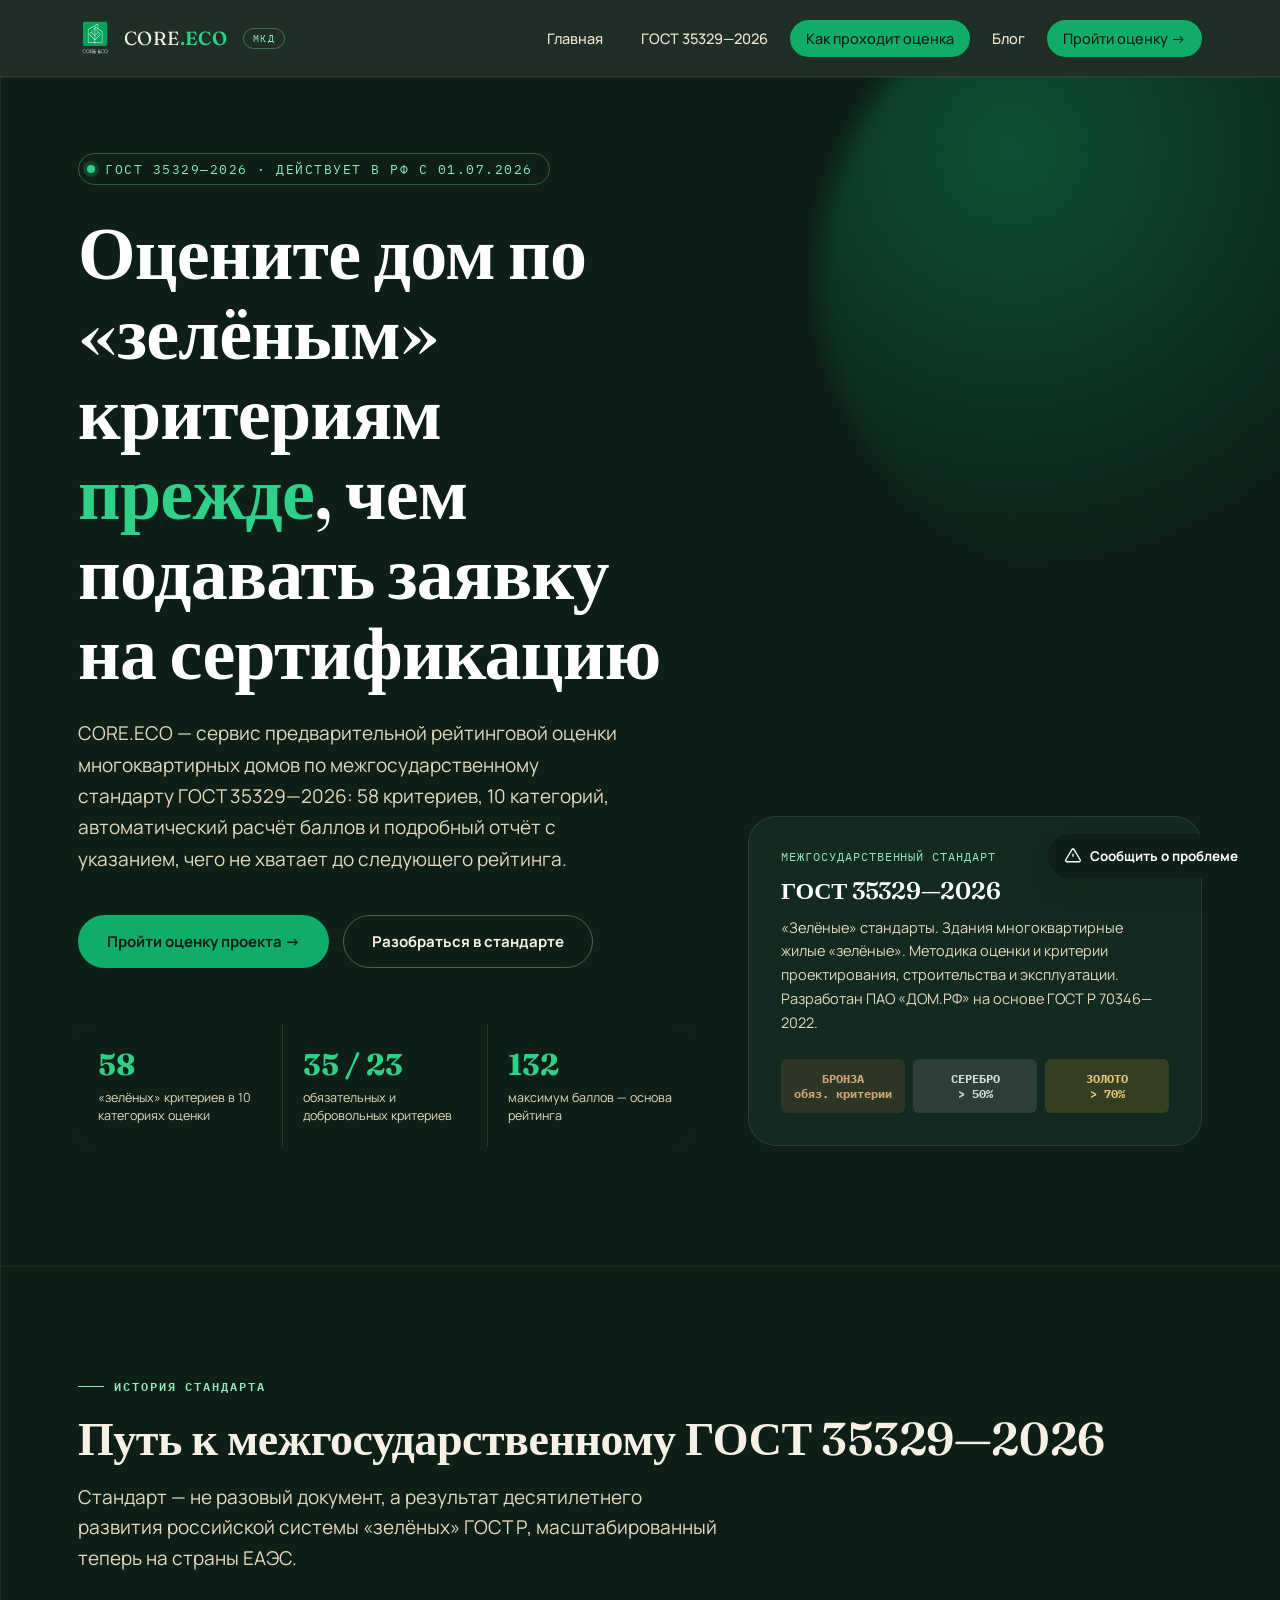
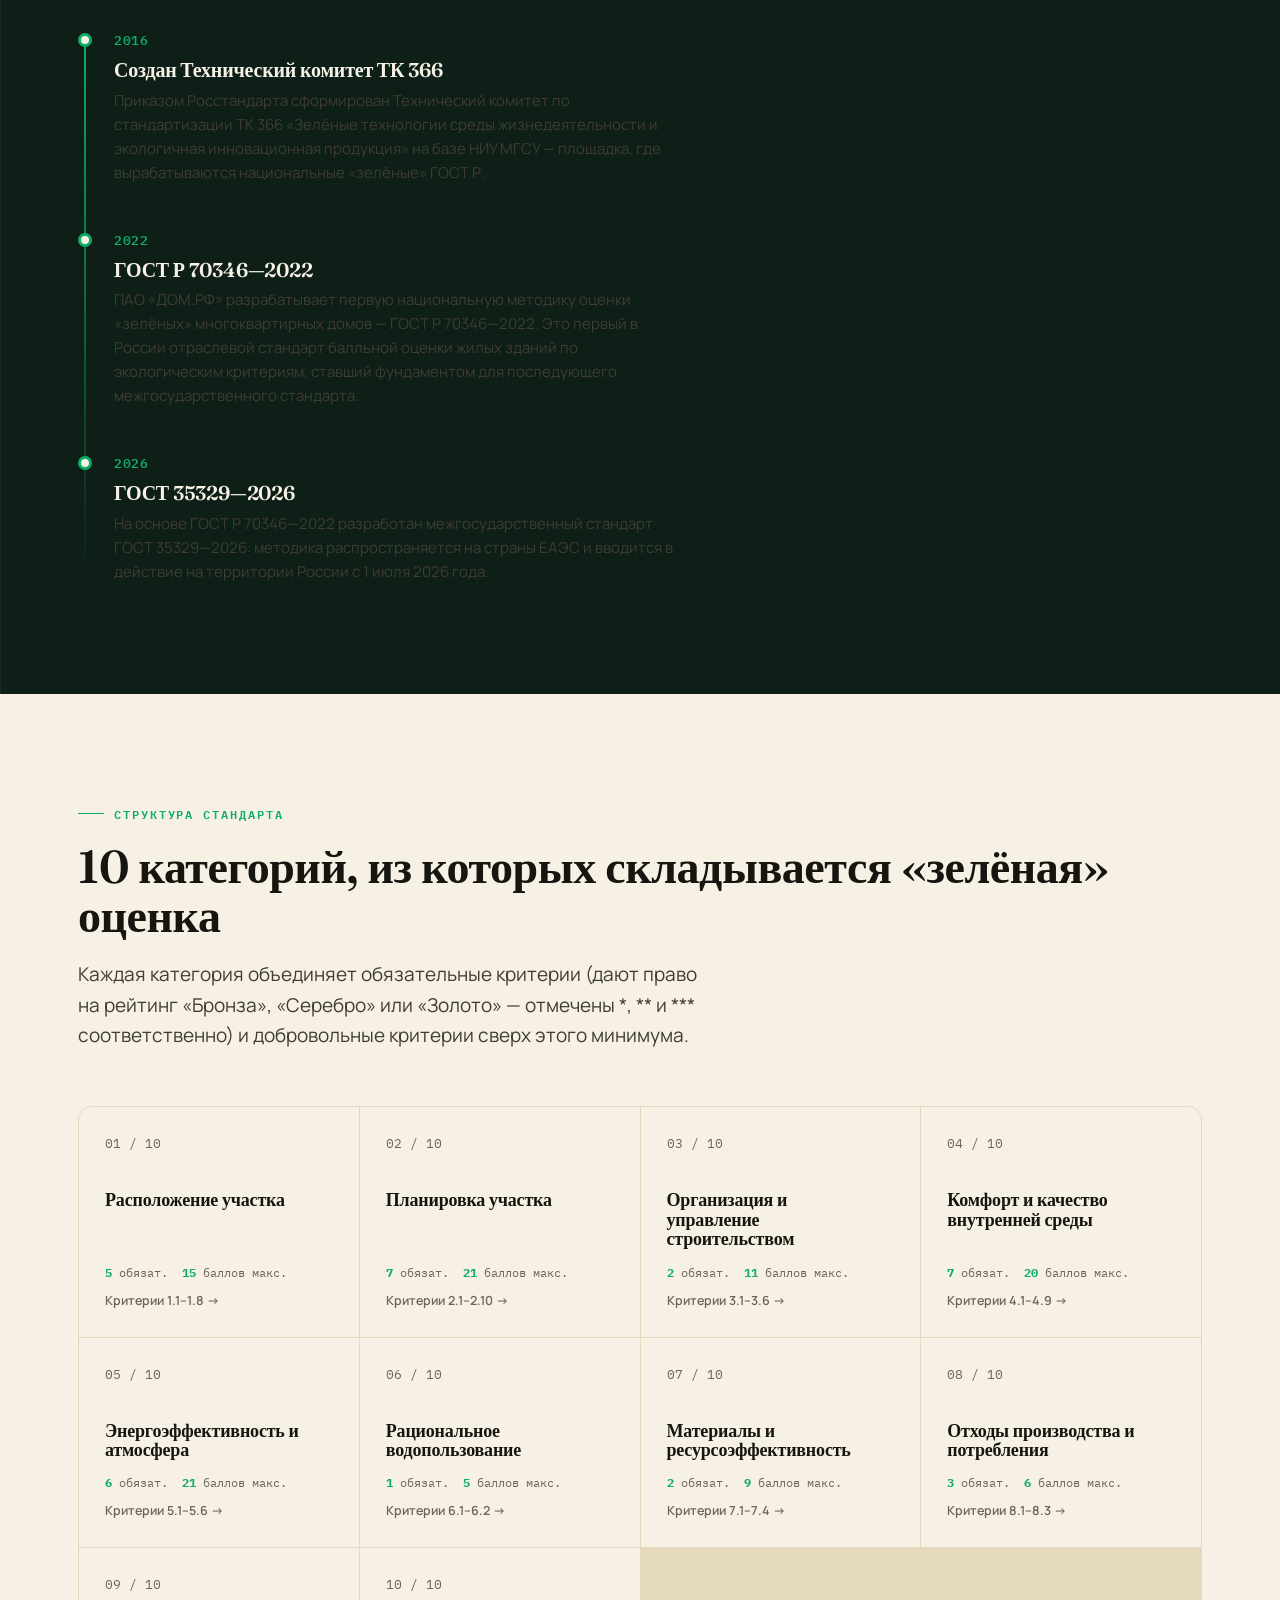
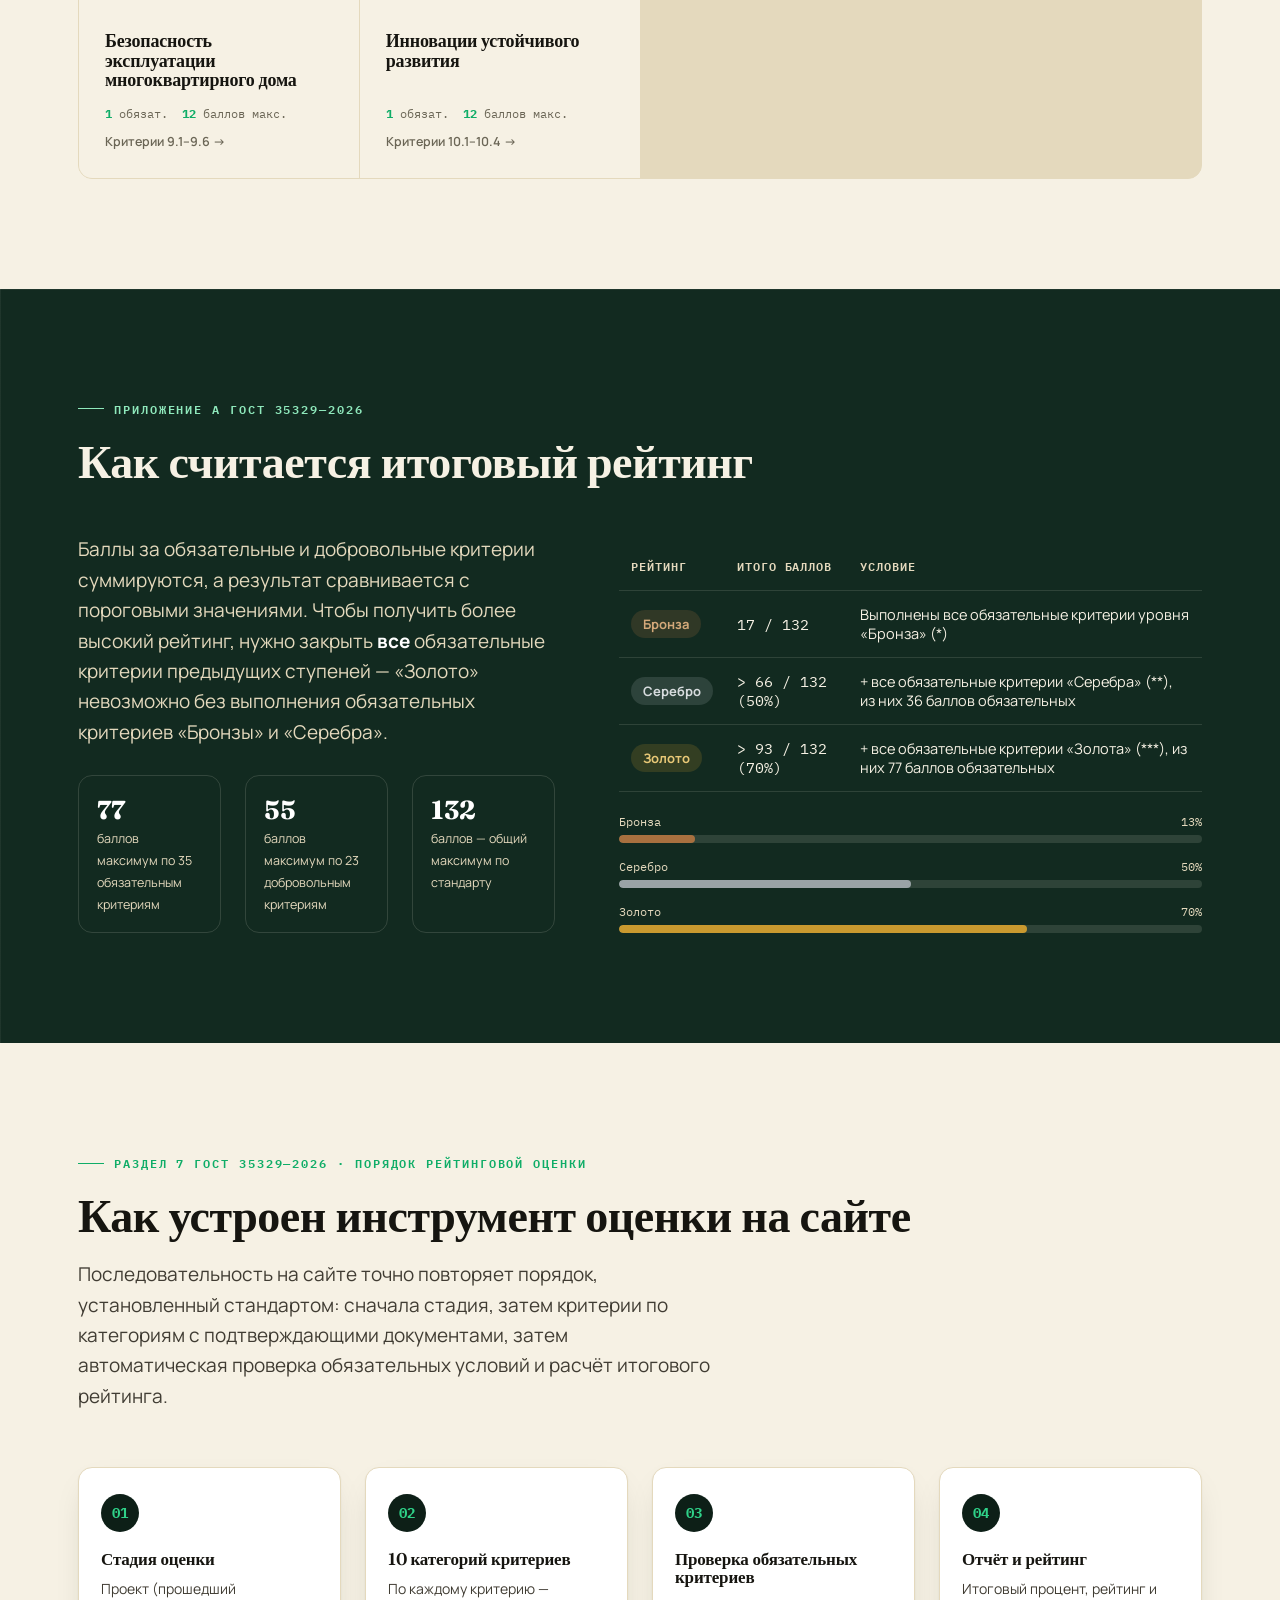
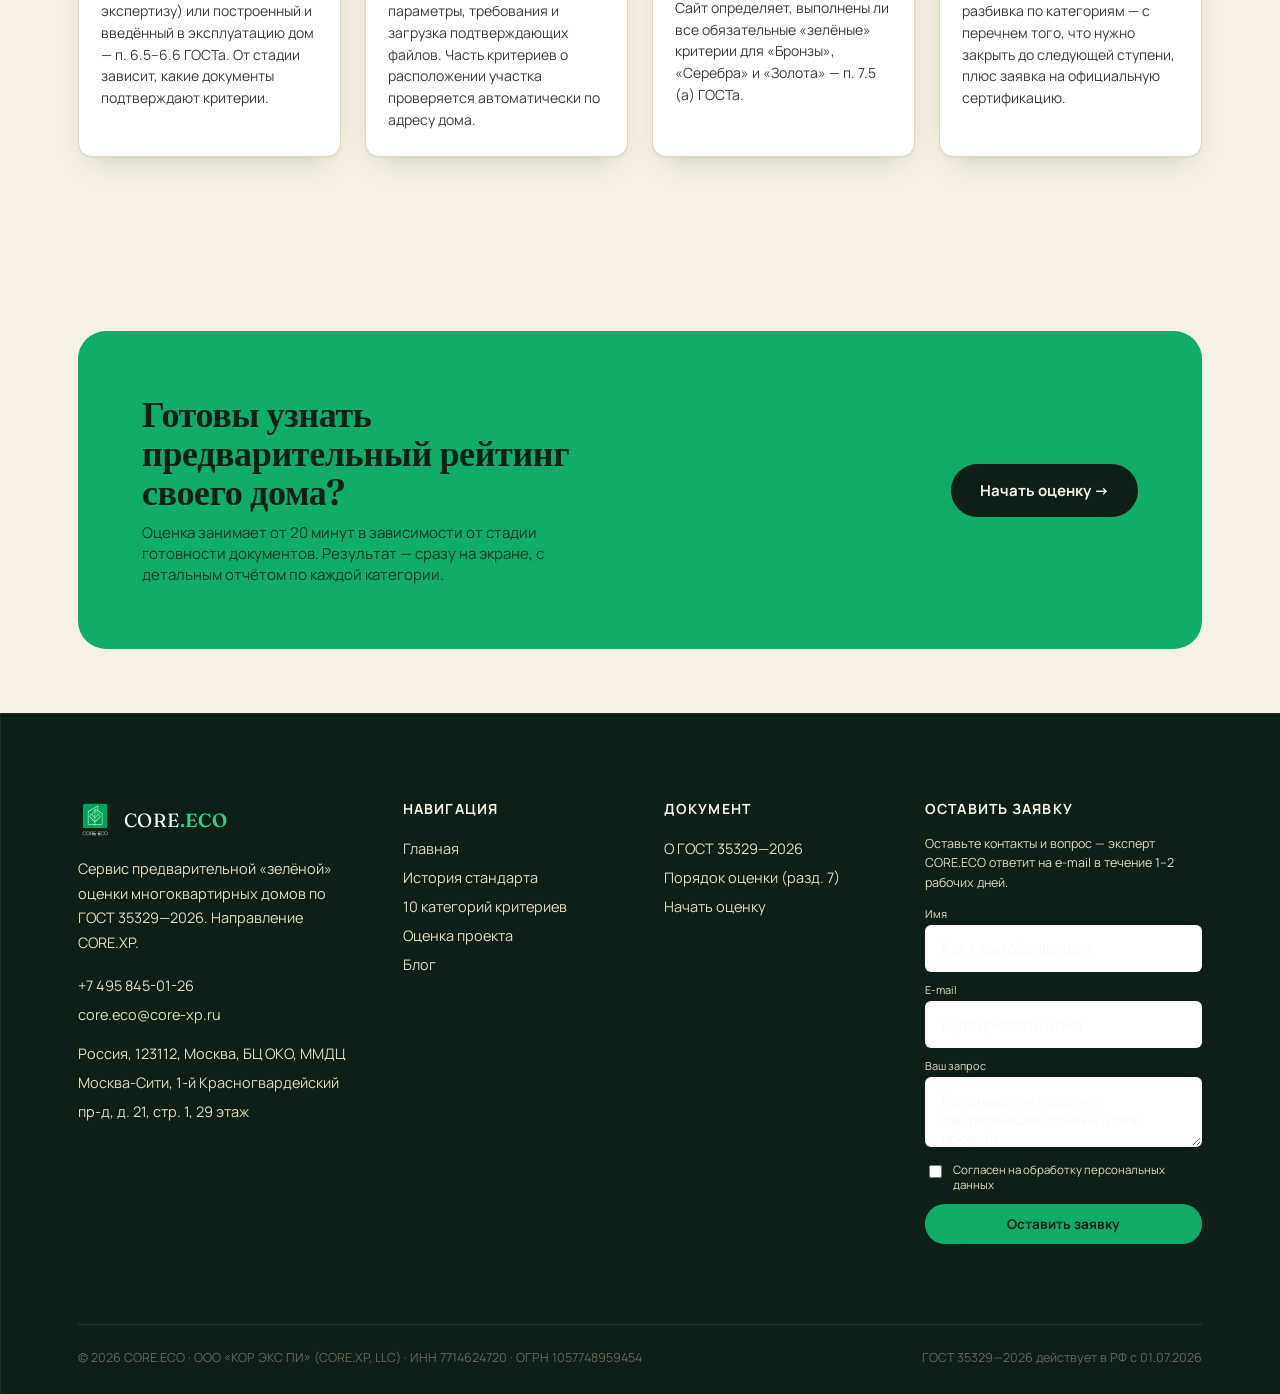
==== commit 08c716a0: "Исправлены 11 недоработок по итогам тестирования: формы, навигация, гео-проверка, степпер, PDF-отчёт" ====
--- a/index.html
+++ b/index.html
@@ -200,6 +200,7 @@
 
 <div id="footer-placeholder"></div>
 
+<script src="assets/js/config.js"></script>
 <script src="assets/js/main.js"></script>
 <script src="assets/js/categories-data.js"></script>
 <script src="assets/js/render-categories.js"></script>
--- a/assets/css/style.css
+++ b/assets/css/style.css
@@ -246,12 +246,14 @@
 
 /* категории 10 */
 .cat-grid{display:grid;grid-template-columns:repeat(auto-fill,minmax(260px,1fr));gap:1px;background:var(--paper-300);border:1px solid var(--paper-300);border-radius:var(--radius-md);overflow:hidden;margin-top:56px;}
-.cat-card{background:var(--paper-100);padding:28px 26px;transition:background .2s;position:relative;min-height:190px;display:flex;flex-direction:column;}
-.cat-card:hover{background:#fff;}
+.cat-card{background:var(--paper-100);padding:28px 26px;transition:background .2s,transform .2s,box-shadow .2s;position:relative;min-height:190px;display:flex;flex-direction:column;text-decoration:none;color:inherit;cursor:pointer;z-index:0;}
+.cat-card:hover{background:#fff;transform:translateY(-2px);box-shadow:var(--shadow-card);z-index:1;}
+.cat-card:hover .cat-go{color:var(--signal-500);}
 .cat-num{font-family:var(--font-mono);font-size:13px;color:var(--ink-500);}
-.cat-card h4{font-size:18px;margin-top:38px;max-width:200px;}
+.cat-card h4{font-size:18px;margin-top:38px;max-width:200px;color:var(--ink-900);}
 .cat-card .cat-meta{margin-top:auto;padding-top:16px;display:flex;gap:14px;font-size:12px;color:var(--ink-500);font-family:var(--font-mono);}
 .cat-card .cat-meta b{color:var(--signal-500);}
+.cat-card .cat-go{margin-top:12px;font-size:12.5px;font-weight:600;color:var(--ink-500);transition:color .2s;}
 
 /* методика баллов */
 .methodology{display:grid;grid-template-columns:.9fr 1.1fr;gap:64px;align-items:start;}
@@ -307,10 +309,13 @@
 /* =========================== ОЦЕНКА (WIZARD) ============================ */
 
 .assess-shell{background:var(--paper-100);min-height:100vh;}
-.assess-header{padding:20px 0;background:var(--forest-950);}
-.assess-stepper{display:flex;align-items:center;gap:0;overflow-x:auto;padding-bottom:2px;}
+.assess-header{padding:20px 0;background:var(--forest-950);position:relative;}
+.assess-header::before,.assess-header::after{content:'';position:absolute;top:0;bottom:0;width:36px;pointer-events:none;z-index:1;}
+.assess-header::before{left:0;background:linear-gradient(90deg,var(--forest-950),transparent);}
+.assess-header::after{right:0;background:linear-gradient(270deg,var(--forest-950),transparent);}
+.assess-stepper{display:flex;align-items:center;gap:0;overflow-x:auto;padding-bottom:2px;scroll-behavior:smooth;}
 .assess-step{
-  display:flex;align-items:center;gap:9px;padding:9px 16px;border-radius:100px;flex-shrink:0;
+  display:flex;align-items:center;gap:9px;padding:9px 12px;border-radius:100px;flex-shrink:0;
   color:var(--paper-300);font-size:13px;font-weight:600;white-space:nowrap;
 }
 .assess-step .dot{width:22px;height:22px;border-radius:50%;background:rgba(246,241,228,.12);display:flex;align-items:center;justify-content:center;font-family:var(--font-mono);font-size:11px;}
@@ -347,6 +352,7 @@
   background:rgba(246,241,228,.06);color:#fff;font-size:14.5px;font-family:var(--font-body);
 }
 .field::placeholder{color:rgba(246,241,228,.4);}
+.geo-hint{margin-top:10px;font-size:12px;color:rgba(246,241,228,.55);line-height:1.5;}
 .geo-status{margin-top:12px;font-size:13px;color:var(--signal-300);min-height:18px;}
 .geo-status.err{color:#e79a86;}
 
@@ -379,6 +385,10 @@
 .opt-btn:hover{border-color:var(--signal-500);}
 .opt-btn.on{background:var(--signal-500);border-color:var(--signal-500);color:var(--forest-950);}
 .opt-btn.off-x{background:var(--ink-900);border-color:var(--ink-900);color:#fff;}
+.opt-btn.disabled{opacity:.45;}
+.opt-btn.disabled input{cursor:not-allowed;}
+
+.criterion-blocked-note{margin-top:12px;font-size:12.5px;color:var(--ink-500);background:var(--paper-100);border-radius:var(--radius-sm);padding:10px 14px;line-height:1.5;}
 
 .or-toggle{display:flex;gap:8px;margin-top:14px;}
 .or-toggle button{
@@ -392,14 +402,18 @@
 .geo-check-row .result b{color:var(--signal-500);}
 
 .upload-zone{
-  margin-top:16px;border:1.5px dashed var(--paper-300);border-radius:var(--radius-sm);
-  padding:16px;display:flex;align-items:center;gap:14px;transition:.15s;background:var(--paper-100);
-}
-.upload-zone.drag{border-color:var(--signal-500);background:rgba(15,173,103,.06);}
+  margin-top:16px;border:2px dashed var(--ink-500);border-radius:var(--radius-sm);cursor:pointer;
+  padding:18px;display:flex;align-items:center;gap:14px;transition:.15s;background:var(--paper-100);
+}
+.upload-zone:hover{border-color:var(--signal-500);background:rgba(15,173,103,.05);}
+.upload-zone.drag{border-color:var(--signal-500);background:rgba(15,173,103,.1);box-shadow:0 0 0 3px rgba(15,173,103,.15);}
+.upload-zone.zone-disabled{cursor:not-allowed;opacity:.5;background:var(--paper-200,var(--paper-100));}
 .upload-zone input[type=file]{display:none;}
 .upload-zone .upload-icon{width:38px;height:38px;border-radius:10px;background:#fff;border:1px solid var(--paper-300);display:flex;align-items:center;justify-content:center;flex-shrink:0;}
 .upload-zone .upload-text{font-size:13px;color:var(--ink-700);}
 .upload-zone .upload-text b{color:var(--signal-500);cursor:pointer;}
+.upload-zone .upload-limits{margin-top:5px;font-size:11.5px;color:var(--ink-500);font-family:var(--font-mono);}
+.upload-err{margin-top:8px;font-size:12.5px;color:var(--red-500);}
 .file-chip{display:inline-flex;align-items:center;gap:8px;background:#fff;border:1px solid var(--paper-300);border-radius:100px;padding:6px 8px 6px 12px;font-size:12.5px;margin-top:10px;margin-right:8px;}
 .file-chip button{background:none;border:none;color:var(--ink-500);width:18px;height:18px;border-radius:50%;display:flex;align-items:center;justify-content:center;}
 .file-chip button:hover{background:var(--paper-300);}
@@ -540,3 +554,13 @@
 .fb-modal{background:#fff;border-radius:var(--radius-lg);padding:32px;max-width:440px;width:100%;position:relative;box-shadow:var(--shadow-deep);}
 .fb-close{position:absolute;top:16px;right:16px;width:32px;height:32px;border-radius:50%;border:none;background:var(--paper-200);font-size:18px;color:var(--ink-700);display:flex;align-items:center;justify-content:center;}
 .fb-close:hover{background:var(--paper-300);}
+
+/* =========================== ПЕЧАТЬ ОТЧЁТА (кнопка "Скачать PDF") ========= */
+@media print{
+  .site-header,.assess-header,.assess-side,.lead-form,.fb-fab,.fb-overlay,.site-footer,.side-note,.no-print{display:none !important;}
+  .assess-shell,.assess-body{background:#fff;padding:0;min-height:0;}
+  .assess-layout{display:block;}
+  .assess-main{border:none;box-shadow:none;padding:0;}
+  *{-webkit-print-color-adjust:exact !important;print-color-adjust:exact !important;}
+  body{background:#fff;}
+}
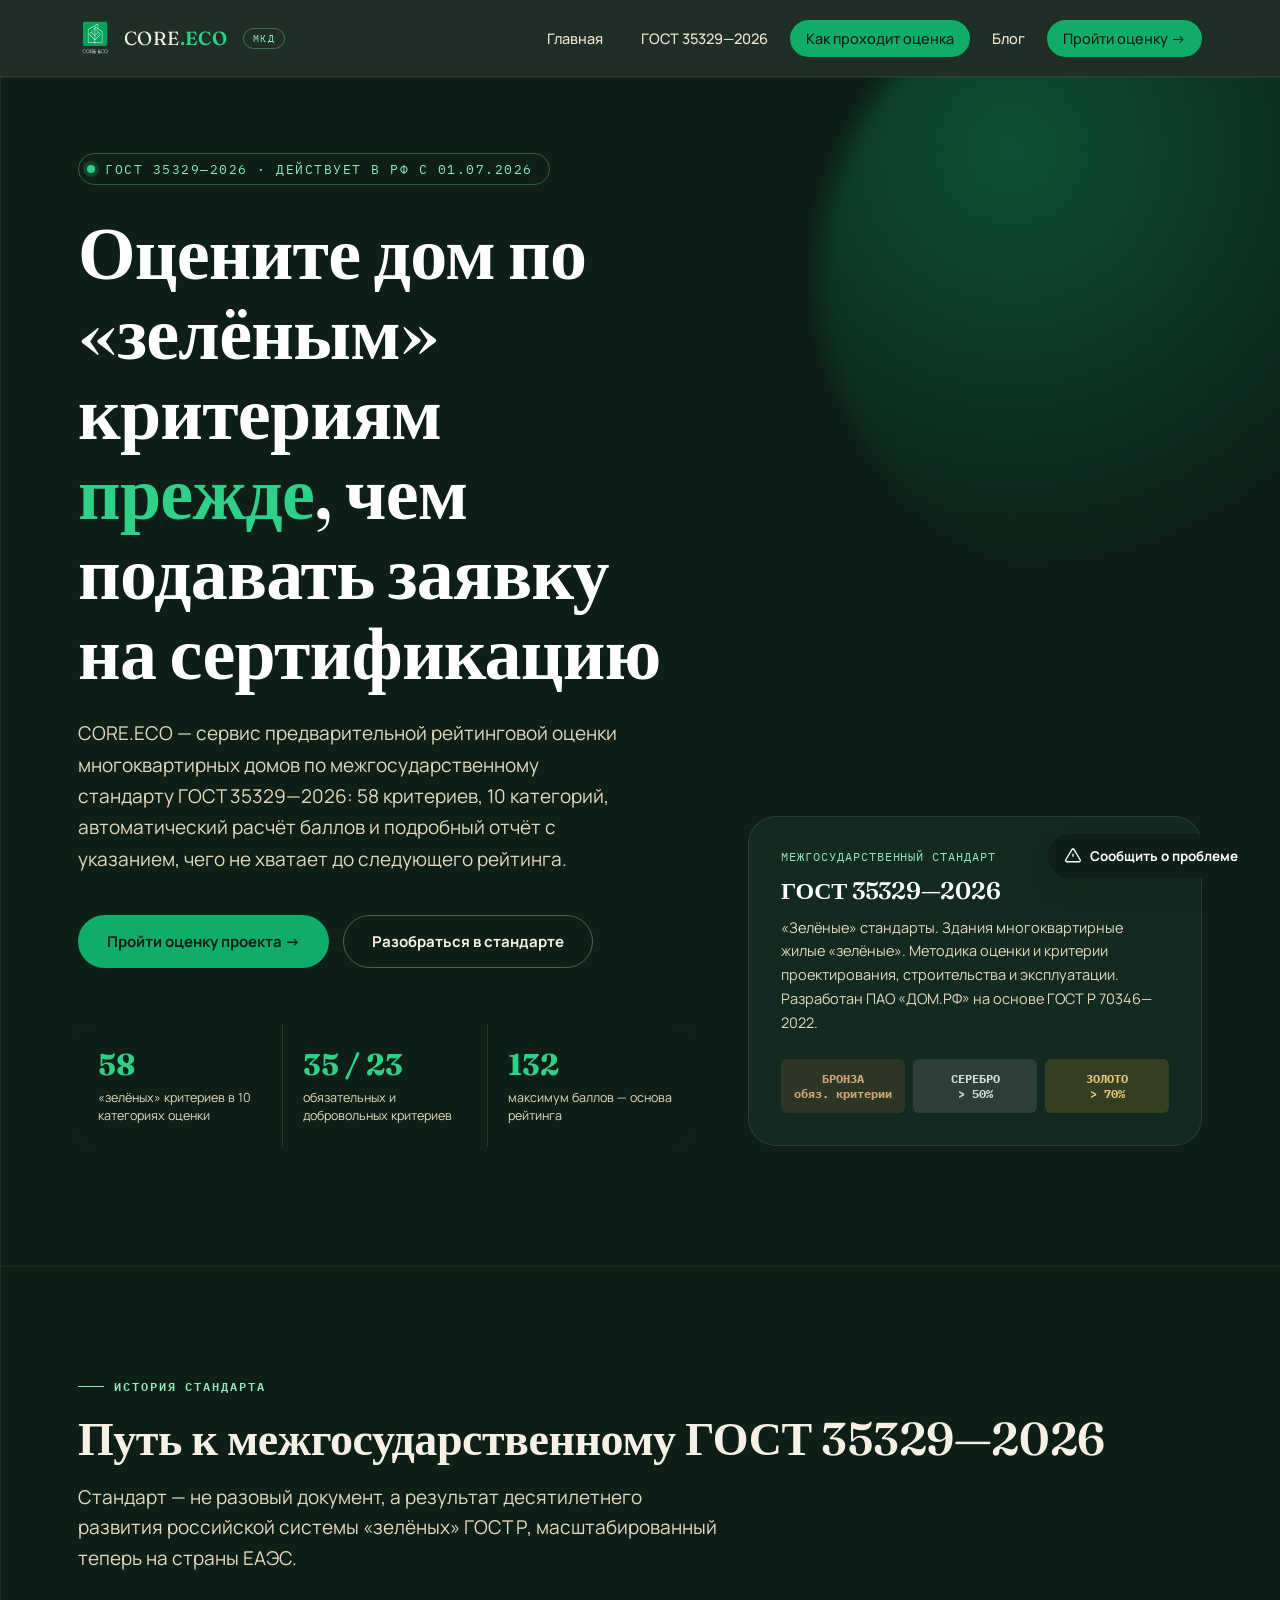
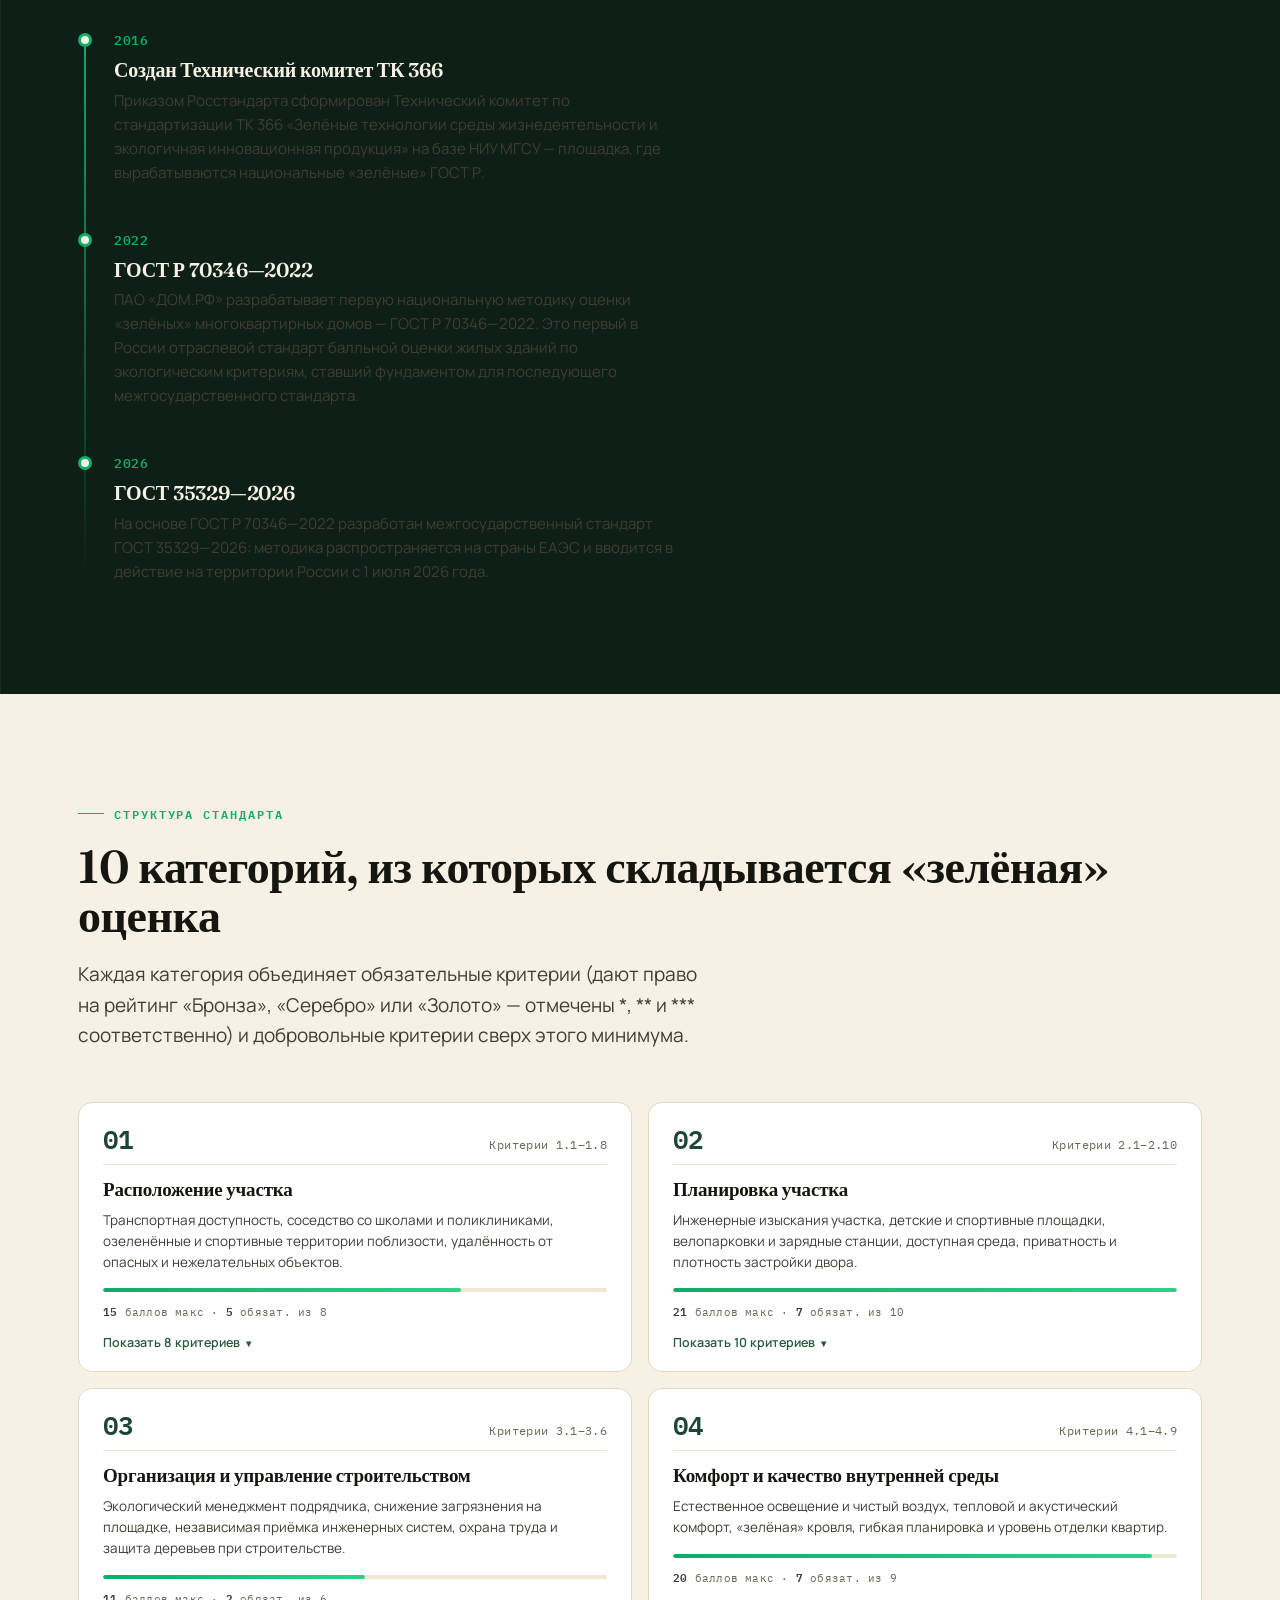
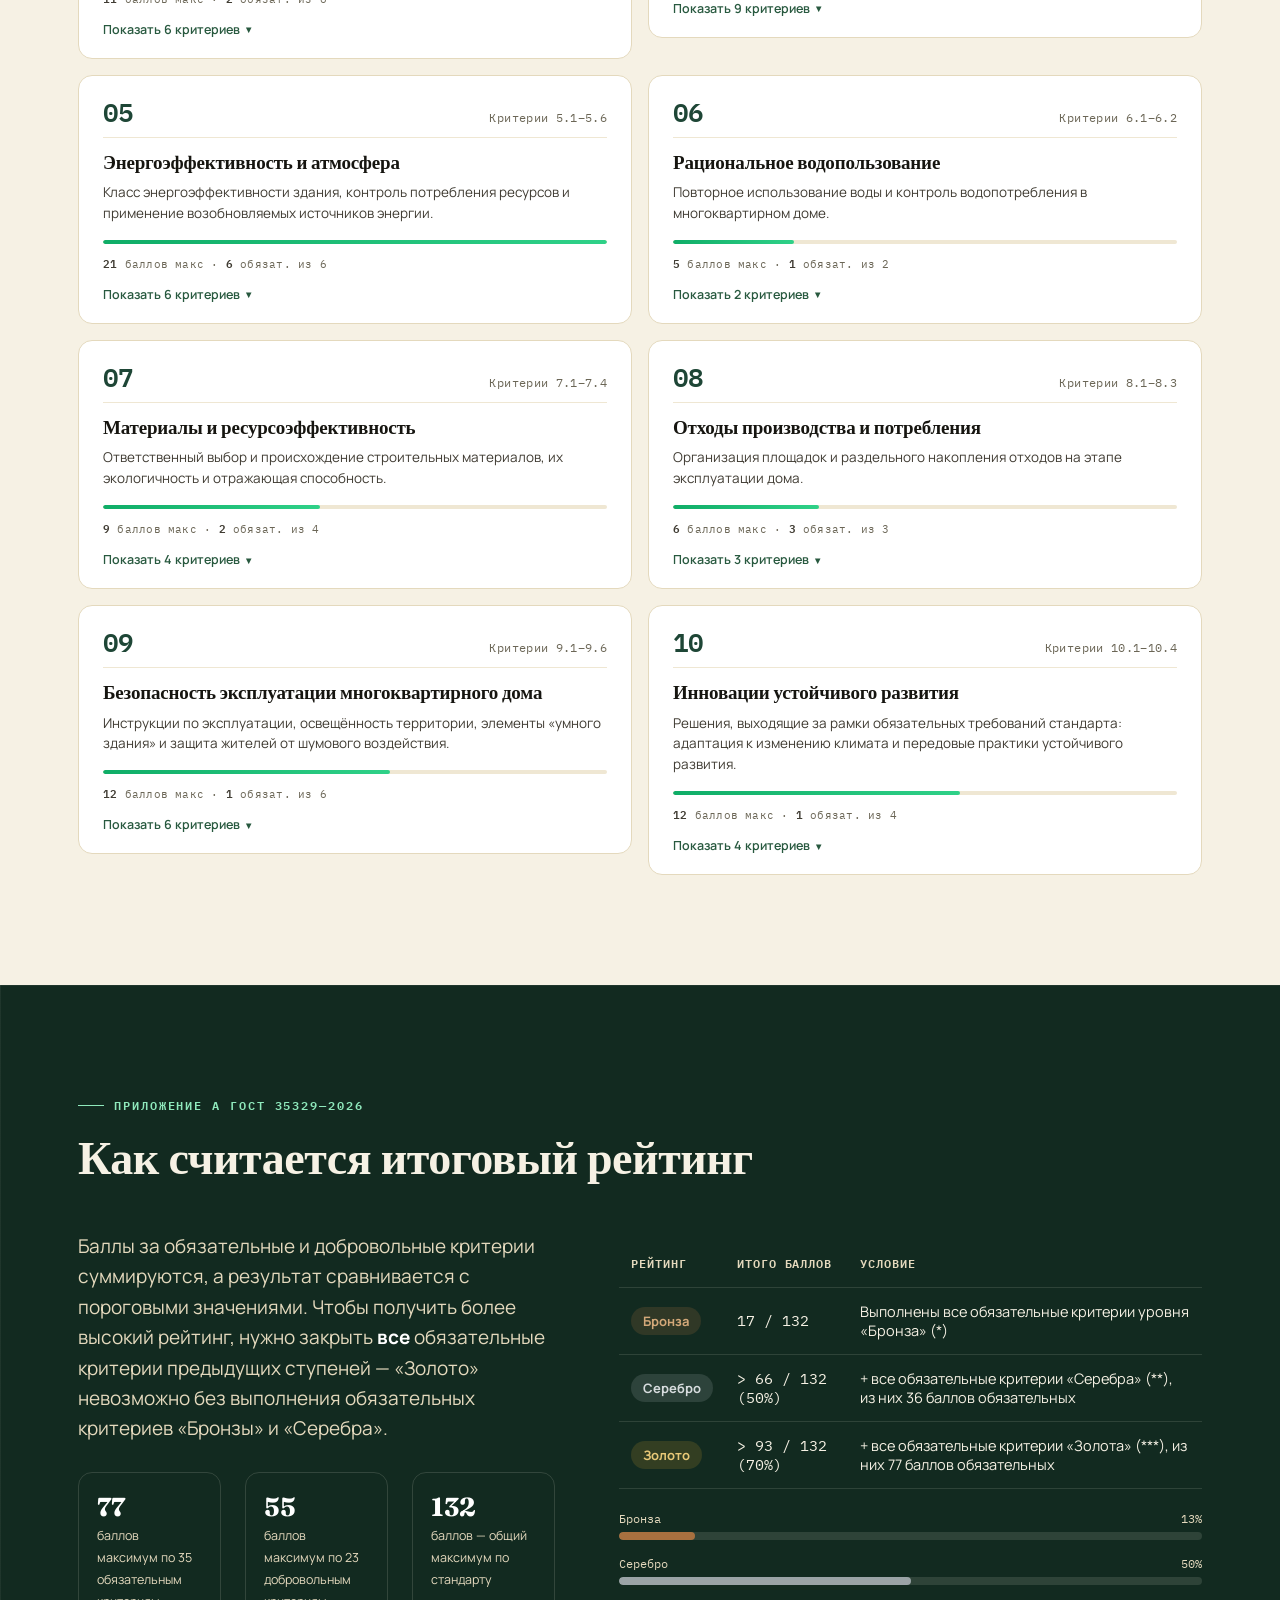
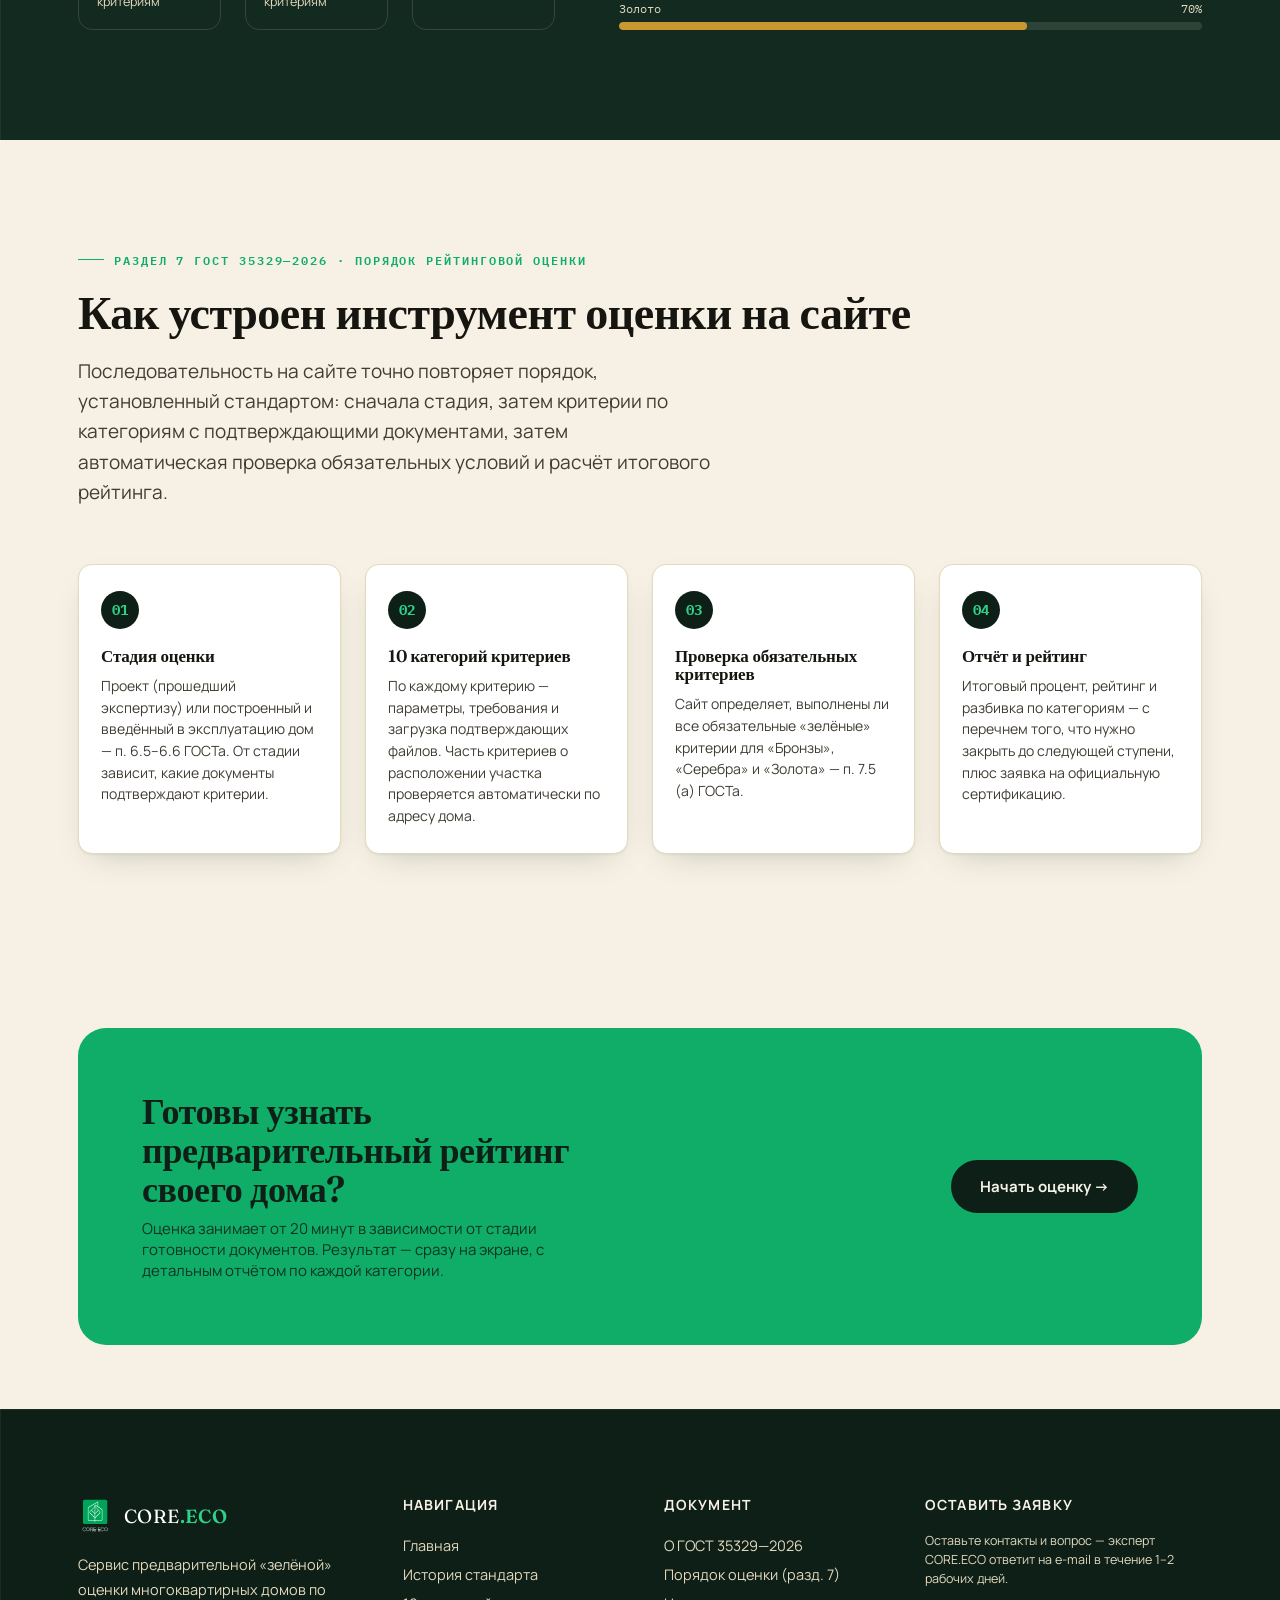
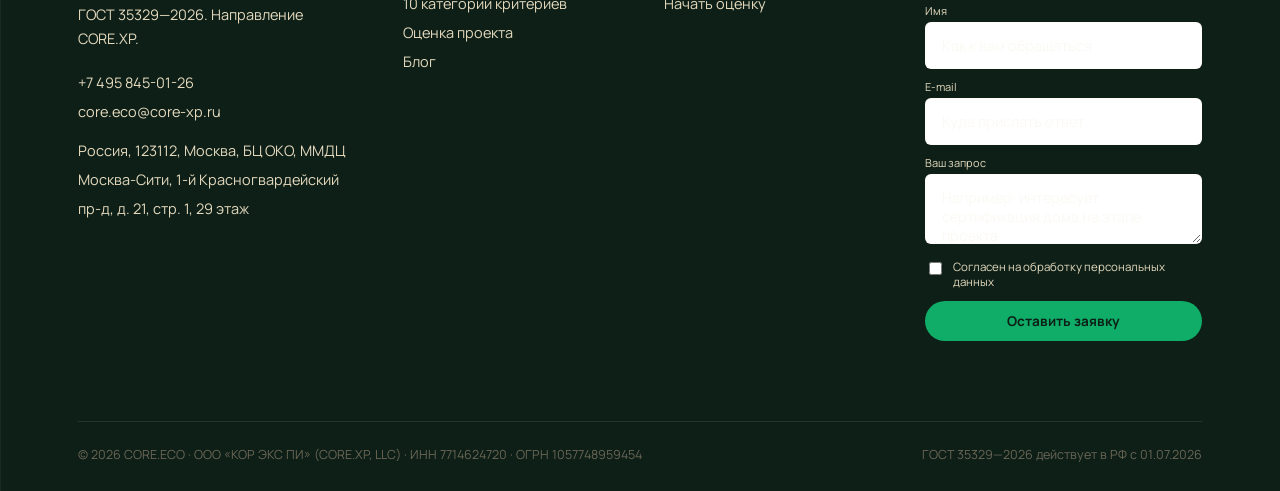
==== commit 68eab021: "Главная: переработка секции «10 категорий» Компактные карточки-справки: краткое описание + полоса «в" ====
--- a/index.html
+++ b/index.html
@@ -6,7 +6,7 @@
 <title>CORE.ECO · МКД — «зелёная» сертификация домов по ГОСТ 35329—2026</title>
 <meta name="description" content="Цифровой инструмент предварительной оценки многоквартирных домов по 58 «зелёным» критериям ГОСТ 35329—2026: от выбора стадии до отчёта с рейтингом Бронза / Серебро / Золото.">
 <link rel="icon" href="assets/img/mark.svg" type="image/svg+xml">
-<link rel="stylesheet" href="assets/css/style.css">
+<link rel="stylesheet" href="assets/css/style.css?v=20260728b">
 </head>
 <body>
 
@@ -200,11 +200,12 @@
 
 <div id="footer-placeholder"></div>
 
-<script src="assets/js/config.js"></script>
-<script src="assets/js/main.js"></script>
-<script src="assets/js/categories-data.js"></script>
-<script src="assets/js/render-categories.js"></script>
-<script src="assets/js/footer.js"></script>
-<script src="assets/js/feedback.js"></script>
+<script src="assets/js/config.js?v=20260720"></script>
+<script src="assets/js/main.js?v=20260720"></script>
+<script src="assets/js/categories-data.js?v=20260720"></script>
+<script src="assets/js/gost-data.js?v=20260720"></script>
+<script src="assets/js/render-categories.js?v=20260728c"></script>
+<script src="assets/js/footer.js?v=20260720"></script>
+<script src="assets/js/feedback.js?v=20260720"></script>
 </body>
 </html>
--- a/assets/css/style.css
+++ b/assets/css/style.css
@@ -245,15 +245,31 @@
 .tl-item p{margin-top:8px;color:var(--ink-700);font-size:15px;line-height:1.6;max-width:560px;}
 
 /* категории 10 */
-.cat-grid{display:grid;grid-template-columns:repeat(auto-fill,minmax(260px,1fr));gap:1px;background:var(--paper-300);border:1px solid var(--paper-300);border-radius:var(--radius-md);overflow:hidden;margin-top:56px;}
-.cat-card{background:var(--paper-100);padding:28px 26px;transition:background .2s,transform .2s,box-shadow .2s;position:relative;min-height:190px;display:flex;flex-direction:column;text-decoration:none;color:inherit;cursor:pointer;z-index:0;}
-.cat-card:hover{background:#fff;transform:translateY(-2px);box-shadow:var(--shadow-card);z-index:1;}
-.cat-card:hover .cat-go{color:var(--signal-500);}
-.cat-num{font-family:var(--font-mono);font-size:13px;color:var(--ink-500);}
-.cat-card h4{font-size:18px;margin-top:38px;max-width:200px;color:var(--ink-900);}
-.cat-card .cat-meta{margin-top:auto;padding-top:16px;display:flex;gap:14px;font-size:12px;color:var(--ink-500);font-family:var(--font-mono);}
-.cat-card .cat-meta b{color:var(--signal-500);}
-.cat-card .cat-go{margin-top:12px;font-size:12.5px;font-weight:600;color:var(--ink-500);transition:color .2s;}
+/* 10 категорий — компактные карточки: описание + раскрытие конкретных критериев по клику */
+.cat-grid{display:grid;grid-template-columns:repeat(2,minmax(0,1fr));gap:16px;margin-top:52px;align-items:start;}
+.cat-item{background:#fff;border:1px solid var(--paper-300);border-radius:var(--radius-md);padding:22px 24px 20px;display:flex;flex-direction:column;transition:box-shadow .25s ease,border-color .25s ease;}
+.cat-item:hover{box-shadow:var(--shadow-card);border-color:var(--paper-200);}
+.cat-item-top{display:flex;align-items:baseline;justify-content:space-between;gap:14px;padding-bottom:12px;border-bottom:1px solid var(--paper-200);}
+.cat-item-num{font-family:var(--font-mono);font-size:26px;font-weight:600;line-height:1;letter-spacing:-.02em;color:var(--forest-700);}
+.cat-item-range{font-family:var(--font-mono);font-size:11.5px;letter-spacing:.03em;color:var(--ink-500);white-space:nowrap;}
+.cat-item-name{font-family:var(--font-display);font-weight:600;font-size:19px;line-height:1.18;color:var(--ink-900);margin-top:13px;}
+.cat-item-desc{font-family:var(--font-body);font-size:13.5px;line-height:1.55;color:var(--ink-700);margin-top:9px;}
+.cat-weight-track{height:4px;border-radius:100px;background:var(--paper-200);overflow:hidden;margin-top:16px;}
+.cat-weight-fill{height:100%;border-radius:100px;background:linear-gradient(90deg,var(--signal-500),var(--signal-400));}
+.cat-item-meta{margin-top:9px;font-family:var(--font-mono);font-size:11px;letter-spacing:.02em;color:var(--ink-500);}
+.cat-item-meta b{color:var(--ink-700);font-weight:600;}
+.cat-crits-toggle{margin-top:14px;display:inline-flex;align-items:center;gap:6px;align-self:flex-start;background:none;border:0;padding:0;cursor:pointer;font-family:var(--font-body);font-size:12.5px;font-weight:600;color:var(--forest-600);transition:color .2s;}
+.cat-crits-toggle:hover{color:var(--signal-500);}
+.cat-crits-toggle .tgl-arrow{font-size:10px;}
+.cat-crits{list-style:none;margin:0;padding:0;max-height:0;overflow:hidden;opacity:0;transition:max-height .38s ease,opacity .3s ease,margin-top .38s ease;}
+.cat-item.crits-open .cat-crits{max-height:720px;opacity:1;margin-top:12px;overflow-y:auto;}
+.crit-row{display:grid;grid-template-columns:auto 1fr auto;align-items:baseline;column-gap:10px;padding:7px 0;border-top:1px solid var(--paper-200);}
+.crit-row:first-child{border-top:0;}
+.crit-code{font-family:var(--font-mono);font-size:12px;font-weight:600;color:var(--forest-600);}
+.crit-name{font-family:var(--font-body);font-size:13px;line-height:1.4;color:var(--ink-700);}
+.crit-info{font-family:var(--font-mono);font-size:10.5px;color:var(--ink-500);white-space:nowrap;}
+.crit-info .mand{color:var(--forest-600);}
+@media (max-width:820px){.cat-grid{grid-template-columns:1fr;gap:12px;}.cat-item{padding:20px 20px 18px;}}
 
 /* методика баллов */
 .methodology{display:grid;grid-template-columns:.9fr 1.1fr;gap:64px;align-items:start;}
@@ -321,6 +337,9 @@
 .assess-step .dot{width:22px;height:22px;border-radius:50%;background:rgba(246,241,228,.12);display:flex;align-items:center;justify-content:center;font-family:var(--font-mono);font-size:11px;}
 .assess-step.done{color:var(--signal-300);}
 .assess-step.done .dot{background:var(--signal-500);color:var(--forest-950);}
+/* A2: категория отвечена частично — кружок наполовину зелёный, отличается и от «пусто», и от «готово» */
+.assess-step.partial{color:var(--paper-200,#e9eeeb);}
+.assess-step.partial .dot{background:linear-gradient(90deg,var(--signal-500) 50%,rgba(246,241,228,.14) 50%);color:#fff;}
 .assess-step.active{color:#fff;background:rgba(246,241,228,.08);}
 .assess-step.active .dot{background:#fff;color:var(--forest-950);}
 .assess-connector{width:20px;height:1px;background:rgba(246,241,228,.18);flex-shrink:0;}
@@ -355,6 +374,15 @@
 .geo-hint{margin-top:10px;font-size:12px;color:rgba(246,241,228,.55);line-height:1.5;}
 .geo-status{margin-top:12px;font-size:13px;color:var(--signal-300);min-height:18px;}
 .geo-status.err{color:#e79a86;}
+/* Часть B: выпадающие подсказки адреса DaData под полем ввода */
+.geo-input-wrap{position:relative;flex:1;}
+.geo-input-wrap>.field{width:100%;}
+.geo-suggest{position:absolute;top:calc(100% + 6px);left:0;right:0;z-index:60;background:#fff;color:var(--ink-900);border-radius:12px;box-shadow:0 18px 44px -16px rgba(0,0,0,.55);display:none;max-height:320px;overflow-y:auto;}
+.geo-suggest.open{display:block;}
+.geo-suggest button{display:block;width:100%;text-align:left;padding:11px 14px;background:none;border:0;border-bottom:1px solid #eef1ef;cursor:pointer;font-family:var(--font-body);font-size:14px;line-height:1.35;color:var(--ink-900);}
+.geo-suggest button:last-child{border-bottom:0;}
+.geo-suggest button:hover,.geo-suggest button.active{background:#eef7f1;}
+.geo-suggest .sug-tag{display:inline-block;margin-left:8px;font-size:11px;color:#b46a2f;background:#f6ede3;border-radius:6px;padding:1px 6px;vertical-align:middle;}
 
 /* категория / критерии */
 .cat-header{display:flex;align-items:baseline;justify-content:space-between;gap:16px;flex-wrap:wrap;margin-bottom:8px;}
@@ -400,6 +428,7 @@
 .geo-check-row{display:flex;align-items:center;gap:12px;margin-top:14px;background:var(--paper-100);border-radius:var(--radius-sm);padding:12px 14px;}
 .geo-check-row .result{font-size:13px;font-family:var(--font-mono);color:var(--ink-700);}
 .geo-check-row .result b{color:var(--signal-500);}
+.geo-check-row .result.checking{color:var(--ink-500);font-style:italic;}
 
 .upload-zone{
   margin-top:16px;border:2px dashed var(--ink-500);border-radius:var(--radius-sm);cursor:pointer;
